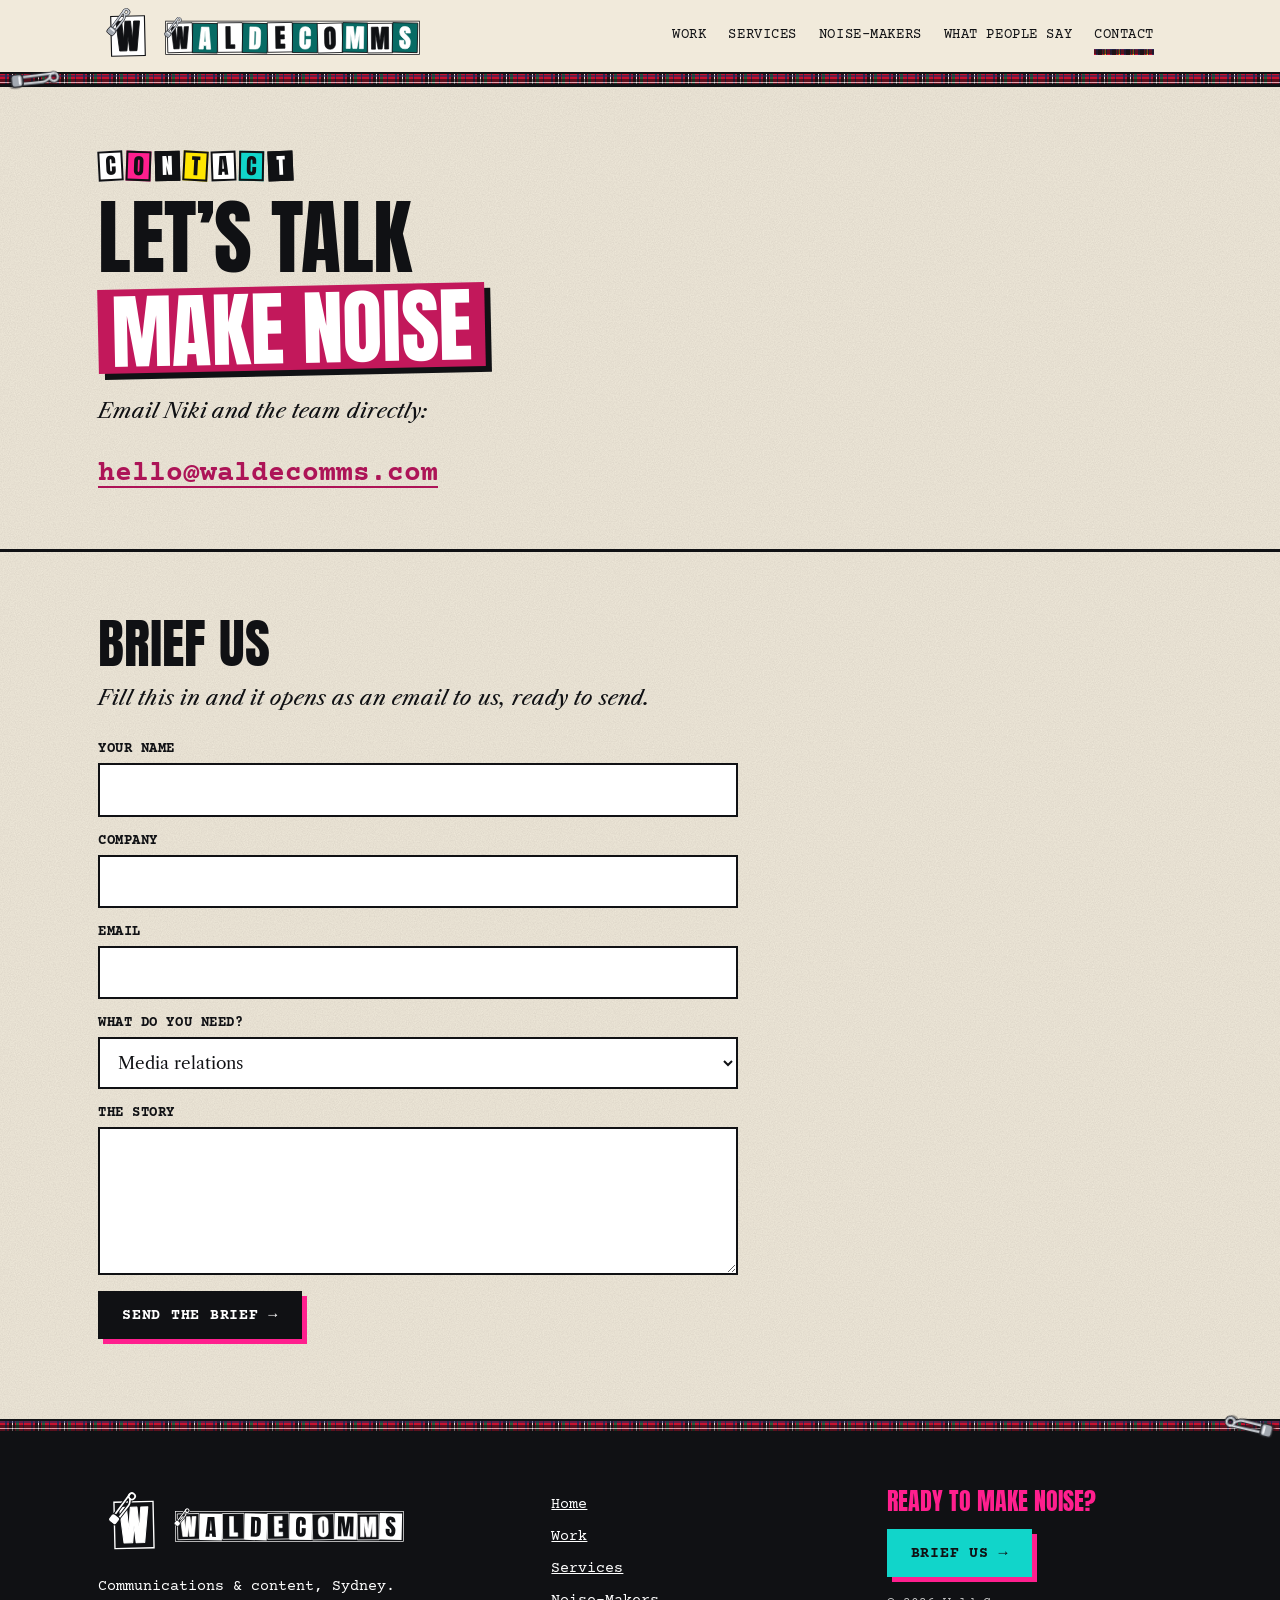
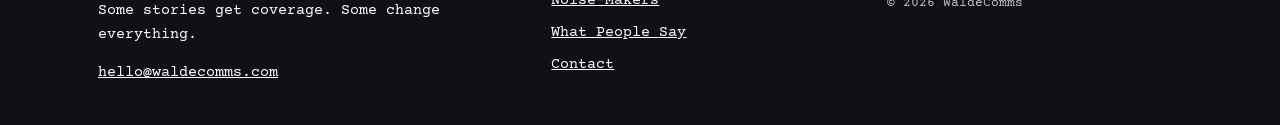
==== contact/index.html @ 23a78856 "Pinned W as main logo: header lockup, footer, menu" ====
<!doctype html><html lang="en-AU"><head><meta charset="utf-8"><meta name="robots" content="noindex"><meta http-equiv="Cache-Control" content="no-cache, no-store, must-revalidate"><meta http-equiv="Pragma" content="no-cache"><meta http-equiv="Expires" content="0"><meta name="wc-ver" content="f0bf7336ae"><script>(function(){try{var v=document.querySelector('meta[name=wc-ver]').content,k='wcv-'+location.pathname;fetch(location.pathname+'?nc='+Date.now(),{cache:'no-store'}).then(function(r){return r.text()}).then(function(t){var m=t.match(/name="wc-ver" content="([0-9a-f]+)"/);if(m&&m[1]!==v&&sessionStorage.getItem(k)!==m[1]){sessionStorage.setItem(k,m[1]);var q=new URLSearchParams(location.search);q.set('v',m[1]);location.replace(location.pathname+'?'+q+location.hash)}})}catch(e){}})()</script><script>(function(u){if(/iP(hone|ad|od)/.test(u)||(/Safari[/]/.test(u)&&!/Chrome|Chromium|CriOS|FxiOS|Edg|Android/.test(u)))document.documentElement.classList.add("no-alpha")})(navigator.userAgent)</script><meta name="viewport" content="width=device-width,initial-scale=1">
<title>Contact | WaldeComms</title><meta name="description" content="Ready to make noise? Brief WaldeComms."><meta name="theme-color" content="#101114">
<link rel="icon" type="image/svg+xml" href="../img/favicon.svg?v=999e07d8"><link rel="icon" type="image/png" sizes="32x32" href="../img/favicon-32.png?v=999e07d8"><link rel="icon" type="image/png" sizes="64x64" href="../img/favicon-64.png?v=999e07d8"><link rel="apple-touch-icon" href="../img/apple-touch-icon.png?v=999e07d8">
<link rel="preload" href="../fonts/anton.woff2" as="font" type="font/woff2" crossorigin><link rel="preload" href="../fonts/courier-prime-bold.woff2" as="font" type="font/woff2" crossorigin>
<link rel="stylesheet" href="../css/site.css?v=f0bf7336ae">
<script>document.documentElement.classList.add('js')</script></head><body>
<a class="skiplink" href="#main">Skip to content</a>
<header class="hdr"><div class="wrap hdr__in"><a class="logo" href="../?intro=1&amp;v=f0bf7336ae" aria-label="WaldeComms home (replays the intro)"><img class="logo__w" src="../img/waldecomms-W-pinned-color.svg?v=999e07d8" alt="" width="56" height="56"><img class="logo__t" src="../img/waldecomms-logo.svg?v=999e07d8" alt="WaldeComms" width="257" height="40"></a>
<nav class="nav" aria-label="Main"><a href="../work/?v=f0bf7336ae">Work</a><a href="../services/?v=f0bf7336ae">Services</a><a href="../noise-makers/?v=f0bf7336ae">Noise-Makers</a><a href="../what-people-say/?v=f0bf7336ae">What People Say</a><a href="../contact/?v=f0bf7336ae" aria-current=page>Contact</a></nav><div class="hdr-cta">
<a class="mnav-open" href="#mmenu" role="button" aria-expanded="false" aria-controls="mmenu" aria-label="Menu"><span class="burger" aria-hidden="true"><i></i><i></i><i></i></span><span class="mnav-l">Menu</span></a></div></div><div class="tartan" aria-hidden="true"><span class="pin" aria-hidden="true" style="left:26px;--rot:84deg"></span></div></header>
<div class="mmenu" id="mmenu" role="dialog" aria-modal="true" aria-label="Site menu"><div class="mmenu__top"><img src="../img/waldecomms-W-pinned-color.svg?v=999e07d8" alt="" width="44" height="44" style="height:44px;width:44px"><a class="mmenu__close" href="#" role="button" aria-label="Close menu">Close ✕</a></div><nav aria-label="Mobile"><a href="../?v=f0bf7336ae">Home</a><a href="../work/?v=f0bf7336ae">Work</a><a href="../services/?v=f0bf7336ae">Services</a><a href="../noise-makers/?v=f0bf7336ae">Noise-Makers</a><a href="../what-people-say/?v=f0bf7336ae">What People Say</a><a href="../contact/?v=f0bf7336ae" aria-current="page">Contact</a></nav><a class="btn btn--teal mmenu__cta" href="../contact/?v=f0bf7336ae">Make noise →</a></div>
<main id="main"><section class="hero hero--plain"><div class="wrap hero__in"><div class="hero__t"><p class="kick"><span class="ransom"><span class="sr">CONTACT</span><span class="ransom__v" aria-hidden="true"><span class="rw"><span class="rt rt--0" style="--r:-3deg">C</span><span class="rt rt--1" style="--r:2deg">O</span><span class="rt rt--2" style="--r:-1.5deg">N</span><span class="rt rt--3" style="--r:3deg">T</span><span class="rt rt--0" style="--r:-2deg">A</span><span class="rt rt--4" style="--r:1deg">C</span><span class="rt rt--2" style="--r:-2.5deg">T</span></span></span></span></p><h1 class="h1"><span class="h1__a">Let’s talk</span> <span class="h1__b">Make noise</span></h1><p class="sub">Email Niki and the team directly:</p><p style="margin-top:14px"><a class="big-link" href="mailto:hello@waldecomms.com?subject=Ready%20to%20make%20noise">hello@waldecomms.com</a></p></div></div></section>
<!-- PLACEHOLDER CONTACT: deck has no email/phone. Confirm before launch; add tel: link via PHONE in content.py -->
<section class="sec" data-fit-exempt="all" data-fit-reason="contact form"><div class="wrap"><h2>Brief us</h2><p class="lead" style="margin:12px 0 28px">Fill this in and it opens as an email to us, ready to send.</p>
<form class="form" data-mailto="hello@waldecomms.com" name="brief"><label>Your name<input name="name" required autocomplete="name"></label><label>Company<input name="company" autocomplete="organization"></label><label>Email<input name="email" type="email" required autocomplete="email"></label>
<label>What do you need?<select name="need"><option>Media relations</option><option>Content</option><option>Social</option><option>AI strategy</option><option>Events</option><option>Not sure yet</option></select></label><label>The story<textarea name="story" rows="5" required></textarea></label><button class="btn" type="submit">Send the brief →</button><p class="msg" aria-live="polite"></p></form></div></section></main>
<div class="tt" aria-hidden="true"><span class="pin pin--d" aria-hidden="true" style="right:22px;--rot:-76deg"></span></div><footer class="ftr"><div class="wrap ftr__in"><div><div class="ftr__brand"><img class="ftr__w" src="../img/waldecomms-W-pinned-white.svg?v=999e07d8" alt="" width="72" height="72"><img src="../img/waldecomms-strip-white.svg?v=999e07d8" alt="WaldeComms" width="231" height="36"></div><p>Communications &amp; content, Sydney.<br>Some stories get coverage. Some change everything.</p><p><a class="" href="mailto:hello@waldecomms.com?subject=Ready%20to%20make%20noise">hello@waldecomms.com</a></p></div>
<nav aria-label="Footer"><a href="../?v=f0bf7336ae">Home</a><a href="../work/?v=f0bf7336ae">Work</a><a href="../services/?v=f0bf7336ae">Services</a><a href="../noise-makers/?v=f0bf7336ae">Noise-Makers</a><a href="../what-people-say/?v=f0bf7336ae">What People Say</a><a href="../contact/?v=f0bf7336ae">Contact</a></nav>
<div><p class="ftr__h">Ready to make noise?</p><a class="btn btn--teal" href="../contact/?v=f0bf7336ae">Brief us →</a><p><small>© 2026 WaldeComms</small></p></div></div></footer>
<div class="lb" role="dialog" aria-modal="true" aria-label="Viewer"><button class="btn btn--teal btn--sm" type="button">Close ✕</button></div>
<script src="../js/site.js?v=f0bf7336ae" defer></script></body></html>
---- css/site.css ----
/* WaldeComms: Westwood Zine. ALL colours, type and sizes live in :root below. Built by build.py (content in content.py). */
@font-face{font-family:Anton;src:url(../fonts/anton.woff2) format("woff2");font-display:swap}
@font-face{font-family:Caslon;src:url(../fonts/caslon.woff2) format("woff2");font-display:swap}
@font-face{font-family:Caslon;font-style:italic;src:url(../fonts/caslon-italic.woff2) format("woff2");font-display:swap}
@font-face{font-family:Caslon;font-weight:700;src:url(../fonts/caslon-bold.woff2) format("woff2");font-display:swap}
@font-face{font-family:"Courier Prime";src:url(../fonts/courier-prime.woff2) format("woff2");font-display:swap}
@font-face{font-family:"Courier Prime";font-weight:700;src:url(../fonts/courier-prime-bold.woff2) format("woff2");font-display:swap}
:root{
 /* colour: paper, ink, deep teal (white 6.4:1), bright teal (ink 10.2:1), muted ink (6:1 on paper); pink 5.3:1 / yellow 14.9:1 / lime 15.6:1 with ink; deep pink 5.9:1 with white */
 --paper:#F1EADB;--paper2:#E8DFCB;--white:#fff;--ink:#101114;--deep:#086B65;--teal:#11D5CA;--mute:#5C574E;
 /* Niki's loud accents (19 Nov): ink text on --pink/--yellow/--lime; white text only on --pinkd/--deep/--ink */
 --pink:#FF1F8E;--pinkd:#C2185B;--pinkt:#AD1457;--yellow:#FFE600;--lime:#B6FF00;
 --i:var(--ink);--c:var(--paper);--t:var(--teal);
 /* type */
 --d:Anton,Impact,"Arial Narrow",sans-serif;--s:Caslon,Georgia,serif;--m:"Courier Prime",ui-monospace,monospace;
 /* one size per role, every page */
 --h1:clamp(46px,6.6vw,82px);--h2:clamp(34px,4.4vw,54px);--h3:28px;--lead:21px;--kick:13px;--body:17px;
 --w:1140px;--gut:28px;--sec:64px;--fig:500px;--hero:560px;--cta-fig:360px;--hdr:83px}
*,*::before,*::after{box-sizing:border-box}
*{margin:0}
html{background:var(--paper);-webkit-text-size-adjust:100%;scroll-padding-top:calc(var(--hdr) + 12px)}
body{font:var(--body)/1.6 var(--s);color:var(--ink);background:var(--paper) url("data:image/svg+xml,%3Csvg xmlns='http://www.w3.org/2000/svg' width='220' height='220'%3E%3Cfilter id='n'%3E%3CfeTurbulence type='fractalNoise' baseFrequency='.85' numOctaves='3' stitchTiles='stitch'/%3E%3CfeColorMatrix values='0 0 0 0 0 0 0 0 0 0 0 0 0 0 0 0 0 0 .09 0'/%3E%3C/filter%3E%3Crect width='100%25' height='100%25' filter='url(%23n)'/%3E%3C/svg%3E");overflow-x:hidden;overflow-wrap:break-word}
img{max-width:100%;height:auto;display:block}
a{color:inherit}
button{font:inherit;color:inherit}
.sr{position:absolute!important;width:1px;height:1px;overflow:hidden;clip:rect(0 0 0 0);white-space:nowrap}
.skiplink{position:absolute;left:-999px;top:0;background:var(--ink);color:#fff;padding:.6em 1em;z-index:400}.skiplink:focus{left:8px;top:8px}
.wrap{max-width:var(--w);margin:0 auto;padding:0 var(--gut)}
:focus-visible{outline:3px solid var(--pinkd);outline-offset:3px}
.ftr :focus-visible,.cta :focus-visible,.band :focus-visible,.mmenu :focus-visible{outline-color:var(--yellow)}
/* tartan: teal + ink + deep, one thin pink overcheck */
.tartan{background:repeating-linear-gradient(90deg,transparent 0 20px,var(--yellow) 20px 23px,transparent 23px 48px),repeating-linear-gradient(0deg,transparent 0 20px,var(--pink) 20px 24px,transparent 24px 48px),repeating-linear-gradient(90deg,rgba(16,17,20,.55) 0 12px,transparent 12px 48px),repeating-linear-gradient(0deg,rgba(16,17,20,.55) 0 12px,transparent 12px 48px),repeating-linear-gradient(90deg,transparent 0 30px,rgba(8,107,101,.7) 30px 42px,transparent 42px 48px),var(--teal)}
/* header */
.hdr{position:sticky;top:0;z-index:60;background:var(--paper);border-bottom:3px solid var(--ink)}
.hdr__in{display:flex;align-items:center;gap:28px;height:72px}
.hdr .tartan{height:8px}
.logo{display:flex;align-items:center;gap:6px;flex:none}
.logo img.logo__t{width:257px;height:40px}
.logo img.logo__w{width:60px;height:60px;margin:-6px 0}
.ftr__brand{display:flex;align-items:center;gap:4px}
.ftr__w{width:72px;height:72px;flex:none}
.nav{display:flex;gap:22px;margin-left:auto;font:400 14px/1 var(--m);text-transform:uppercase;letter-spacing:.04em}
.nav a{text-decoration:none;padding:10px 0;border-bottom:3px solid transparent}
.nav a[aria-current]{border-color:var(--pink)}
.nav a:hover{border-color:var(--ink);background:linear-gradient(transparent 55%,var(--yellow) 55% 92%,transparent 92%)}
.hdr-cta{display:flex;align-items:center;gap:10px}
.mnav-open{display:none}
/* buttons: one family. Ink with a teal offset (on light), paper with ink offset (on deep teal), bright teal with ink text (on ink) */
.btn{display:inline-flex;align-items:center;justify-content:center;gap:.4em;min-height:48px;padding:0 22px;background:var(--ink);color:#fff;font:700 15px/1 var(--m);text-transform:uppercase;letter-spacing:.05em;text-decoration:none;border:2px solid var(--ink);box-shadow:5px 5px 0 var(--pink);cursor:pointer;transition:transform .15s,box-shadow .15s;text-align:center}
.btn:hover{transform:translate(-2px,-2px);box-shadow:7px 7px 0 var(--yellow)}
.btn--ghost:hover{background:var(--lime)}
.btn--sm{min-height:44px;padding:0 16px;font-size:13px}
.btn--ghost{background:transparent;color:var(--ink)}
.btn--paper{background:var(--paper);color:var(--ink);box-shadow:5px 5px 0 var(--ink)}
.btn--paper:hover{background:var(--yellow);box-shadow:7px 7px 0 var(--ink)}
.btn--teal{background:var(--teal);color:var(--ink);border-color:var(--teal);box-shadow:5px 5px 0 var(--pink)}
.btn--teal:hover{background:var(--yellow);border-color:var(--yellow);box-shadow:7px 7px 0 var(--pink)}
/* links: deep pink text 4.9:1 on paper; highlighter on hover */
.lnk:hover{background:var(--yellow);color:var(--ink)}
.lnk{font:700 15px/1.3 var(--m);text-transform:uppercase;letter-spacing:.04em;color:var(--pinkt);text-decoration:underline;text-decoration-thickness:2px;text-underline-offset:5px;display:inline-flex;align-items:center;min-height:44px}
/* ransom tiles (labels + CTA heading only) */
.ransom{display:inline-flex;vertical-align:middle}
.ransom__v{display:inline-flex;flex-wrap:wrap;gap:6px .35em}
.rw{display:inline-flex;gap:3px;white-space:nowrap}
.rt{display:inline-grid;place-items:center;min-width:1.15em;height:1.35em;padding:0 .12em;font:400 1em/1 var(--d);border:2px solid var(--ink);transform:rotate(var(--r,0deg))}
.rt--0{background:#fff;color:var(--ink)}.rt--1{background:var(--pink);color:var(--ink)}.rt--2{background:var(--ink);color:#fff}.rt--3{background:var(--yellow);color:var(--ink)}.rt--4{background:var(--teal);color:var(--ink)}.rt--5{background:var(--lime);color:var(--ink)}
.kick{display:flex;align-items:center;flex-wrap:wrap;gap:12px;font:700 var(--kick)/1.2 var(--m);text-transform:uppercase;letter-spacing:.12em;margin-bottom:18px}
.kick .ransom{font-size:22px;letter-spacing:0}
.kick--ink{color:var(--pinkt)}
/* highlighter swipe behind key words */
.hl{background:linear-gradient(100deg,transparent 1%,var(--yellow) 2% 98%,transparent 99%) 0 75%/100% 78% no-repeat;padding:0 .12em;-webkit-box-decoration-break:clone;box-decoration-break:clone}
.hl--p{background-image:linear-gradient(100deg,transparent 2%,var(--pink) 3% 97%,transparent 98%)}
.hl--l{background-image:linear-gradient(100deg,transparent 2%,var(--lime) 3% 97%,transparent 98%)}
/* hero: one component on every page; figure same size everywhere */
.hero{border-bottom:3px solid var(--ink);position:relative;overflow-x:clip;overflow-y:visible}
.hero__in{display:grid;grid-template-columns:minmax(0,1fr) auto;gap:40px;align-items:end;min-height:var(--hero)}
.hero__t{align-self:center;padding:48px 0}
.hero--plain .hero__in{min-height:0;grid-template-columns:minmax(0,1fr)}
.hero--plain .hero__t{padding:64px 0 56px}
.h1{font:400 var(--h1)/.95 var(--d);text-transform:uppercase;letter-spacing:-.005em}
.h1 span{display:block}
.h1 .h1__b{display:table;background:var(--pinkd);color:#fff;padding:.05em .16em .02em;margin-top:.12em;transform:rotate(-1.2deg);box-shadow:6px 6px 0 var(--ink)}
.sub,.lead{font:italic var(--lead)/1.45 var(--s)}
.sub{margin:26px 0 30px;max-width:36ch}
.hero .sub:last-child{margin-bottom:0}
.ctas{display:flex;align-items:center;gap:26px;flex-wrap:wrap}
.pinnote{display:inline-block;margin-top:32px;background:var(--yellow);border:2px solid var(--ink);padding:12px 14px 10px;font:700 12px/1.35 var(--m);text-transform:uppercase;transform:rotate(-1.5deg)}
.pin-ico{display:block;width:44px;height:14px;margin:-22px 0 6px -4px;background:url("data:image/svg+xml,%3Csvg xmlns='http://www.w3.org/2000/svg' viewBox='0 0 60 18'%3E%3Cpath d='M8 9h44a6 6 0 1 1 0 .1' fill='none' stroke='%23101114' stroke-width='3'/%3E%3Cpath d='M4 4h10v10H4z' fill='%23101114'/%3E%3C/svg%3E") no-repeat;transform:rotate(-8deg)}
.hero__me{position:relative;margin:0;height:var(--fig);width:calc(var(--fig)*2/3);justify-self:center;margin-right:20px}
.hero__me img{position:relative;z-index:2;height:100%;width:100%;object-fit:contain;object-position:bottom}
.halo{position:absolute;z-index:0;left:4%;right:4%;top:10%;aspect-ratio:1;border-radius:50%;background:radial-gradient(circle,var(--pink) 0 40%,transparent 41%) 0 0/12px 12px;opacity:.5}
.patch{position:absolute;z-index:1;left:-12%;bottom:22%;width:30%;height:20%;transform:rotate(-7deg);clip-path:polygon(0 4%,12% 0,30% 5%,52% 0,76% 4%,100% 0,97% 30%,100% 58%,96% 100%,70% 96%,44% 100%,20% 95%,0 100%,3% 60%)}
/* stats band */
.band{background:var(--ink);color:#fff}
.band__in{display:flex;flex-wrap:wrap;gap:12px 56px;padding-top:20px;padding-bottom:20px}
.band p{display:flex;align-items:baseline;gap:14px}
.band b{font:400 44px/1 var(--d);color:var(--yellow)}
.band p:nth-child(2) b{color:var(--pink)}
.band span{font:700 14px/1.3 var(--m);text-transform:uppercase;letter-spacing:.05em}
/* sections */
.sec{padding:var(--sec) 0}
.sec+.sec{border-top:2px dashed rgba(16,17,20,.35)}
.sec--alt{background:var(--paper2)}
.sec--lime{background:var(--lime)}.sec--lime .kick--ink{color:var(--ink)}
section h2,.h2{font:400 var(--h2)/1.02 var(--d);text-transform:uppercase}
section h3{font:400 var(--h3)/1.05 var(--d);text-transform:uppercase}
.sec__hd{display:flex;justify-content:space-between;align-items:end;gap:20px;margin-bottom:40px;flex-wrap:wrap}
.sec__hd h2{max-width:100%}
.note{font:14px/1.5 var(--m);color:var(--mute);margin-top:12px}
.tape{position:absolute;z-index:3;top:-16px;left:50%;width:118px;height:32px;translate:-50% 0;rotate:-3deg;background:url(../img/tartan-punk-d.svg?v=64692356) 0 0/24px 24px repeat;border:2px solid var(--ink);box-shadow:2px 3px 0 rgba(16,17,20,.35);pointer-events:none}
.tape--l{left:14%}
.tape--p{background-image:url(../img/tartan-punk-b.svg?v=7922f987)}.tape--y{background-image:url(../img/tartan-punk-a.svg?v=42cfdc27)}.tape--g{background-image:url(../img/tartan-punk-c.svg?v=ad121a4f)}
/* safety pin through every tape strip (decorative; the strip itself is aria-hidden in the markup) */
.tape::after{content:"";position:absolute;z-index:2;top:50%;left:var(--pinx,24%);width:19px;height:52px;margin:-26px 0 0 -9px;background:url(../img/pin.svg?v=fea9e51a) center/contain no-repeat;rotate:var(--pinr,76deg);filter:drop-shadow(1px 2px 0 rgba(16,17,20,.4))}
.card:nth-child(even) .tape::after,.qclip:nth-child(even) .tape::after{--pinx:76%;--pinr:-72deg}
/* now showing (NeonDynamo) */
/* statement + news columns (static: never animates, never half-faded) */
.headline{font:italic 400 clamp(40px,6vw,76px)/1.04 var(--s);letter-spacing:-.02em;border-top:6px double var(--ink);border-bottom:2px solid var(--ink);padding:22px 0 26px}
.reel{display:grid;grid-template-columns:minmax(0,.8fr) minmax(0,1.2fr);gap:56px;align-items:center}
.reel p{margin-top:16px}
.reel__f{position:relative;display:block;width:100%;background:#fff;padding:12px 12px 44px;border:2px solid var(--ink);box-shadow:8px 8px 0 var(--ink);transform:rotate(1deg);cursor:pointer;text-align:left}
.reel__f img{width:100%;aspect-ratio:16/9;object-fit:cover}
.reel__f:hover{transform:rotate(0)}
.reel__cap{position:absolute;bottom:10px;left:14px;background:var(--lime);padding:2px 8px;font:700 13px var(--m);text-transform:uppercase}
.reel__play{position:absolute;left:50%;top:45%;translate:-50% -50%;width:80px;height:80px;display:grid;place-items:center;border-radius:50%;background:var(--pink);color:var(--ink);border:3px solid var(--ink);font-size:28px;padding-left:5px}
.sec--yellow{background:var(--yellow)}
.sec--yellow .kick--ink{color:var(--ink)}
.headline em{font-style:italic}
.cols{display:grid;grid-template-columns:repeat(4,minmax(0,1fr));margin-top:30px}
.cols>div{padding:6px 22px 8px;border-left:2px solid var(--ink)}
.cols>div:first-child{border-left:0;padding-left:0}
.cols b{display:block;font:400 42px/1.05 var(--d)}
.cols span{display:block;font:15px/1.45 var(--m);color:var(--mute);margin-top:6px}
.sec--yellow .cols span{color:var(--ink)}
.cols--3{grid-template-columns:repeat(3,minmax(0,1fr));margin-top:0}
/* clipping cards */
.grid{display:grid;grid-template-columns:repeat(3,minmax(0,1fr));gap:38px 30px}
.card{position:relative;display:flex;flex-direction:column;background:#fff;border:2px solid var(--ink);padding:10px 10px 16px;text-decoration:none;transform:rotate(var(--r,0deg));box-shadow:4px 5px 0 var(--ink);transition:transform .2s,box-shadow .2s}
.card:hover{transform:rotate(0) translateY(-4px);box-shadow:8px 10px 0 var(--pink)}
.card img{aspect-ratio:16/7;width:100%;object-fit:cover;object-position:top;border:1px solid var(--ink)}
.card__tag{align-self:flex-start;font:700 12px/1 var(--m);text-transform:uppercase;letter-spacing:.08em;color:var(--ink);background:var(--lime);padding:4px 7px;margin:14px 6px 8px}
.card:nth-child(3n+2) .card__tag{background:var(--yellow)}.card:nth-child(3n) .card__tag{background:var(--pink)}
.card__t{font:400 26px/1.05 var(--d);text-transform:uppercase;margin:0 6px}
.card__s{font:15px/1.4 var(--s);margin:8px 6px 12px}
.card__s b{font:400 19px var(--d);color:var(--pinkt)}
.card__go{margin:auto 6px 0;font:700 13px var(--m);text-transform:uppercase;text-decoration:underline;text-underline-offset:4px}
/* quotes */
.volume__box{max-width:880px;margin:0 auto;padding:44px 48px;background:#fff;border:12px solid transparent;border-image:repeating-linear-gradient(45deg,var(--pink) 0 8px,var(--ink) 8px 12px,var(--yellow) 12px 20px,var(--ink) 20px 24px) 12}
.volume__stage{display:grid;cursor:pointer;touch-action:pan-y}
.volume__quote{grid-area:1/1;margin:0}
.volume__quote[hidden]{display:block;visibility:hidden;pointer-events:none}
.volume__quote blockquote{font:italic clamp(20px,2.2vw,27px)/1.42 var(--s)}
.volume__quote figcaption{margin-top:22px;font:700 16px/1.4 var(--m);text-transform:uppercase}
.volume__quote figcaption span{display:block;font-weight:400;font-size:14px}
.volume__quote.slap{animation:fadein .4s both}
@keyframes fadein{from{opacity:0;transform:translateY(8px)}to{opacity:1;transform:none}}
.volume__controls{display:flex;flex-wrap:wrap;gap:16px;align-items:center;margin-top:28px}
.volume__count{font:700 14px var(--m)}
.volume__meter{height:6px;margin-top:20px;background:var(--paper2);overflow:hidden}
.volume__fill{height:100%;background:var(--pink);transform:scaleX(0);transform-origin:left}
.quote-sm{margin-top:30px;padding:26px 28px;background:#fff;border:12px solid transparent;border-image:repeating-linear-gradient(45deg,var(--pink) 0 8px,var(--ink) 8px 12px,var(--yellow) 12px 20px,var(--ink) 20px 24px) 12}
.quote-sm blockquote{font:italic 20px/1.45 var(--s)}
.quote-sm figcaption{margin-top:16px;font:700 14px/1.4 var(--m);text-transform:uppercase}
/* CTA band (Rally) */
.cta{position:relative;background:var(--pinkd);color:#fff;overflow:hidden}
.torn{height:22px;margin-top:-1px;background:var(--paper);clip-path:polygon(0 0,100% 0,100% 40%,96% 80%,92% 45%,87% 90%,82% 50%,76% 85%,71% 40%,65% 95%,60% 55%,54% 80%,49% 35%,43% 90%,38% 50%,32% 85%,27% 45%,21% 95%,16% 50%,10% 85%,5% 40%,0 75%)}
.cta__in{display:grid;grid-template-columns:minmax(0,1fr) auto;gap:40px;align-items:end;padding-top:44px}
.cta__in>div{padding-bottom:56px}
.cta h2{display:flex;flex-wrap:wrap;gap:10px 14px;align-items:center}
.cta h2 .ransom{font-size:.86em}
.cta .lead{margin:18px 0 28px}
.ticks{list-style:none;padding:0;display:flex;flex-wrap:wrap;gap:10px 26px;margin:22px 0 30px;font:700 14px/1.3 var(--m);text-transform:uppercase}
.ticks li::before{content:"✕";color:var(--yellow);margin-right:8px}
.cta__me{height:var(--cta-fig);width:auto;margin:0 20px 24px 0}
/* footer */
.ftr{background:var(--ink);color:#fff;padding:56px 0 40px;font:15px/1.6 var(--m)}
.ftr__in{display:grid;grid-template-columns:1.4fr 1fr 1fr;gap:40px}
.ftr p{margin-top:14px}
.ftr nav{display:flex;flex-direction:column}
.ftr nav a{display:inline-flex;align-items:center;min-height:32px}
.ftr nav a:hover,.ftr p a:hover{background:var(--yellow);color:var(--ink)}
.ftr__h{color:var(--pink);font:400 24px/1 var(--d);text-transform:uppercase;margin:0 0 16px!important}
.ftr small{opacity:.75}
/* mobile menu */
.mmenu{position:fixed;inset:0;z-index:300;background:var(--ink);color:#fff;display:none;flex-direction:column;padding:16px max(20px,env(safe-area-inset-right)) max(24px,env(safe-area-inset-bottom)) max(20px,env(safe-area-inset-left));overflow-y:auto;overscroll-behavior:contain}
.mmenu:target,.mmenu.is-open{display:flex}
.mmenu__top{display:flex;justify-content:space-between;align-items:center;min-height:56px;margin-bottom:24px}
.mmenu__top img{height:30px;width:auto}
.mmenu__close{display:inline-flex;align-items:center;min-height:48px;padding:0 16px;background:var(--teal);color:var(--ink);font:700 15px var(--m);text-transform:uppercase;text-decoration:none}
.mmenu nav{display:flex;flex-direction:column}
.mmenu nav a{display:flex;align-items:center;min-height:56px;font:400 30px/1.1 var(--d);text-transform:uppercase;color:#fff;text-decoration:none;border-bottom:2px solid #2a2c31}
.mmenu nav a[aria-current]{color:var(--pink)}
.mmenu__cta{margin-top:28px;align-self:flex-start}
html.menu-open,html.menu-open body{overflow:hidden}
html.menu-open body{position:fixed;left:0;right:0;width:100%}
/* lightbox (deck pages + video) */
.lb{position:fixed;inset:0;background:rgba(16,17,20,.94);display:none;place-items:center;z-index:320;padding:4vw}
.lb iframe{width:min(92vw,calc(80vh*16/9));aspect-ratio:16/9;height:auto;border:4px solid #fff;background:#000}
.lb.open{display:grid}
.lb img{max-height:86vh;width:auto;border:4px solid #fff}
.lb>button{position:absolute;top:16px;right:16px}
/* page heroes extras */
.mast{background:var(--ink);color:#fff}
.mast__in{display:flex;justify-content:space-between;flex-wrap:wrap;gap:8px 24px;padding-top:16px;padding-bottom:16px;font:400 20px/1 var(--d);text-transform:uppercase;letter-spacing:.04em}
.mast span{white-space:nowrap}
.mast span:nth-child(3n+1){color:var(--pink)}.mast span:nth-child(3n+2){color:var(--yellow)}.mast span:nth-child(3n){color:var(--lime)}
/* work (calm spacing) */
.camp{display:grid;grid-template-columns:repeat(2,minmax(0,1fr));gap:64px;align-items:center;padding:72px 0;border-top:1px solid rgba(16,17,20,.4)}
.camp:first-child{border-top:0;padding-top:0}
.camp:last-child{padding-bottom:0}
.camp--flip .camp__t{order:2}
.camp__n{display:inline-block;font:700 13px var(--m);color:var(--ink);background:var(--yellow);padding:3px 8px;letter-spacing:.12em}
.camp h2{margin:6px 0 10px}
.camp__d{font:700 15px/1.4 var(--m);text-transform:uppercase}
.camp__l{margin-top:14px}
.camp__b{margin:18px 0 18px;padding-left:20px}.camp__b li{margin:6px 0}
.camp__b b,.camp__l b{color:var(--ink);background:linear-gradient(transparent 55%,var(--yellow) 55% 95%,transparent 95%)}
.camp__q{font:italic 19px/1.45 var(--s);border-left:5px solid var(--pink);padding-left:16px;margin:16px 0}
.stamps{list-style:none;padding:0;display:flex;gap:18px;flex-wrap:wrap;margin:24px 0}
.stamp{width:132px;height:132px;border-radius:50%;border:4px double var(--ink);color:var(--ink);display:grid;place-content:center;text-align:center;padding:10px;background:var(--pink);transform:rotate(var(--r,0deg));box-shadow:3px 3px 0 var(--ink)}
.stamp:nth-child(3n+2){background:var(--yellow)}.stamp:nth-child(3n){background:var(--lime)}
.stamp b{font:400 30px/1 var(--d)}
.stamp span{font:700 11px/1.2 var(--m);text-transform:uppercase;margin-top:4px}
/* Work images: red Westwood tartan frame, one silver safety pin holds it on (pin is decorative, aria-hidden) */
.camp__m{position:relative;padding:16px;background:var(--tt) 0 0/26px 26px repeat;border:2px solid var(--ink);box-shadow:8px 8px 0 var(--ink)}
.camp__i{background:#fff;border:3px solid var(--ink);overflow:hidden;line-height:0}
.camp__i img{width:100%;height:auto}
.camp__m .pin{margin:0;top:-18px;right:26px;--rot:62deg}
.camp__m--p1 .pin{top:auto;bottom:-18px;right:auto;left:26px;--rot:-58deg}
.camp__m--crop .camp__i img{aspect-ratio:16/6.8;object-fit:cover;object-position:top}
.camp__m--tall{max-width:380px;justify-self:center;width:100%}
.cov{margin-top:18px}.cov__h{font:700 13px var(--m);letter-spacing:.12em;text-transform:uppercase;background:var(--pink);color:var(--ink);display:inline-block;padding:3px 8px;margin-bottom:6px}
.cov__l{list-style:none;margin:0;padding:0}.cov__l li{border-top:1px dashed rgba(16,17,20,.4)}.cov__l .lnk{text-transform:none;letter-spacing:0;font:700 14px/1.35 var(--m);padding:8px 0;display:block;min-height:44px}.cov__l .lnk b{text-transform:uppercase;letter-spacing:.04em;margin-right:.3em}
/* services */
.svc-grid{display:grid;grid-template-columns:repeat(3,minmax(0,1fr));gap:30px}
.svc-card{position:relative;background:#fff;border:2px solid var(--ink);padding:28px 26px 30px;box-shadow:4px 5px 0 var(--ink)}
.svc-card:nth-child(3n+2){transform:rotate(.6deg)}.svc-card:nth-child(3n){transform:rotate(-.5deg)}
.svc-card h3{margin-bottom:12px}
.svc-card__n{display:inline-block;font:700 13px var(--m);color:var(--ink);background:var(--pink);padding:3px 8px;letter-spacing:.12em;margin-bottom:12px}
.svc-card:nth-child(3n+2) .svc-card__n{background:var(--yellow)}.svc-card:nth-child(3n) .svc-card__n{background:var(--lime)}
.svc-card:hover{box-shadow:8px 9px 0 var(--pink)}
/* team */
.team{display:grid;grid-template-columns:repeat(4,minmax(0,1fr));gap:28px}
.tm{position:relative;background:#fff;border:2px solid var(--ink);padding:12px 12px 20px;transform:rotate(var(--r,0deg));box-shadow:4px 5px 0 var(--ink)}
.tm .pin-ico{position:absolute;top:2px;right:14px;margin:0}
.tm img{width:100%;aspect-ratio:1;object-fit:cover;filter:grayscale(1);border:1px solid var(--ink)}
.tm h3{margin-top:14px}
.tm__t{font:700 12px/1.35 var(--m);color:var(--pinkt);text-transform:uppercase;letter-spacing:.06em;margin:6px 0 10px}
.tm__bio{font-size:15px;line-height:1.5}
/* case study */
.split{display:grid;grid-template-columns:repeat(2,minmax(0,1fr));gap:56px}
.wall__deck{display:block;position:relative;width:100%;background:#fff;padding:10px;border:2px solid var(--ink);box-shadow:8px 8px 0 var(--ink);cursor:zoom-in;margin-bottom:34px}
.wall__deck img{width:100%}
.wall__deck--crop{overflow:hidden}.wall__deck--crop img{aspect-ratio:16/6.8;object-fit:cover;object-position:top}
.clips{display:grid;grid-template-columns:repeat(3,minmax(0,1fr));gap:30px}
.clip{background:#fff;border:2px solid var(--ink);padding:10px 10px 14px;transform:rotate(var(--r,0deg));box-shadow:4px 5px 0 var(--ink);display:flex;flex-direction:column}
.clip img,.clip__ph{aspect-ratio:16/9;object-fit:cover;width:100%}
.clip__ph{display:flex;align-items:flex-end;padding:14px;background:var(--ink);color:var(--yellow);font:400 24px/1 var(--d);text-transform:uppercase}
.clip__o{font:700 12px var(--m);text-transform:uppercase;color:var(--pinkt);margin:12px 0 4px}
.clip__h{font:700 17px/1.3 var(--s);margin-bottom:6px}
.clip__d{font:13px var(--m);color:var(--mute)}
.clip .lnk{margin-top:auto;font-size:13px}
.nextc{display:flex;justify-content:space-between;align-items:end;gap:20px;flex-wrap:wrap}
.nextc h2 a{text-decoration:none}.nextc h2 a:hover{background:var(--lime)}
/* contact */
.big-link{font:700 clamp(18px,2.4vw,28px)/1.3 var(--m);color:var(--pinkt);text-decoration:underline;text-underline-offset:6px;overflow-wrap:anywhere}
.form{display:grid;gap:16px;max-width:640px}
.form label{display:grid;gap:6px;font:700 14px var(--m);text-transform:uppercase;letter-spacing:.04em}
.form input,.form textarea,.form select{font:17px/1.4 var(--s);padding:.75em .8em;border:2px solid var(--ink);background:#fff;border-radius:0;color:var(--ink)}
.form .btn{justify-self:start}
.msg{font:14px var(--m)}
/* mobile */
@media (max-width:959px){
 .nav{display:none}
 .mnav-open{display:inline-flex;align-items:center;gap:8px;min-height:44px;padding:0 14px;background:var(--ink);color:#fff;font:700 13px var(--m);text-transform:uppercase;text-decoration:none}
 .burger{display:grid;gap:3px}.burger i{display:block;width:16px;height:2px;background:currentColor}
 .hdr__in{height:62px;gap:12px}
 :root{--hdr:73px}
}
@media (max-width:820px){
 :root{--gut:20px;--sec:46px;--fig:360px;--hero:0px;--cta-fig:280px;--h1:clamp(44px,12.5vw,60px);--h2:clamp(32px,9vw,42px);--h3:24px;--lead:19px}
 .logo img.logo__t{width:150px;height:23.3px}.logo img.logo__w{width:52px;height:52px}
 .hero__in{grid-template-columns:minmax(0,1fr);gap:0}
 .hero__t{padding:24px 0 16px}
 .hero--plain .hero__t{padding:40px 0 40px}
 .sub{margin:20px 0 24px}
 .hero__me{margin:6px auto 0;justify-self:center}
 .pinnote{display:none}
 .band__in{flex-direction:column;gap:8px}.band b{font-size:36px;min-width:84px}
 .reel,.split{grid-template-columns:minmax(0,1fr);gap:34px}
 .cols{grid-template-columns:repeat(2,minmax(0,1fr));gap:22px 0}
 .cols>div:nth-child(3){border-left:0;padding-left:0}
 .cols b{font-size:30px}
 .cols--3{grid-template-columns:repeat(3,minmax(0,1fr))}.cols--3>div{padding:0 10px}.cols--3 b{font-size:28px}
 .grid,.clips,.svc-grid{grid-template-columns:minmax(0,1fr);gap:30px}
 .card,.clip,.svc-card,.tm{transform:none!important}
 .volume__box{padding:26px 22px}
 .cta__in{grid-template-columns:minmax(0,1fr);padding-top:36px;gap:0}.cta__in>div{padding-bottom:16px}
 .cta__me{justify-self:center;margin:0 0 0 0}
 .cta h2 .ransom{font-size:30px}
 .ftr__in{grid-template-columns:minmax(0,1fr);gap:28px}
 .mast__in{justify-content:flex-start;font-size:16px;gap:6px 16px}
 .camp{grid-template-columns:minmax(0,1fr);gap:28px;padding:48px 0}
 .camp--flip .camp__t{order:0}
 .stamp{width:112px;height:112px}.stamp b{font-size:25px}
 .team{grid-template-columns:minmax(0,1fr);gap:22px}
 .tm{display:grid;grid-template-columns:112px minmax(0,1fr);gap:0 16px;align-items:start}
 .tm img{grid-row:1/3}.tm h3{margin-top:0;align-self:end}.tm__t{align-self:start}.tm__bio{grid-column:1/-1;margin-top:12px}
 .tm .pin-ico{right:14px}
}
@media (max-width:420px){.hdr-cta .btn--sm{padding:0 10px;font-size:12px}.logo{gap:4px}.logo img.logo__t{width:100px;height:15.6px}.logo img.logo__w{width:40px;height:40px;margin:-4px 0}}
@media (min-width:960px){.mmenu,.mmenu:target,.mmenu.is-open{display:none!important}}
@media (prefers-reduced-motion:reduce){*,*::before,*::after{transition:none!important;animation:none!important}}
/* Home hero: silent Kling loop of the Instigator. The clip has a plain beige ground, so the hero panel uses the same colour (no box edge). Frames are only scaled. */
.btn{white-space:nowrap}
@media (max-width:380px){.mnav-l{display:none}.hdr-cta{gap:8px}.logo img.logo__t{width:104px;height:16.2px}.logo img.logo__w{width:40px;height:40px}}
.hero--video .hero__me{z-index:5}
.no-alpha .hero__vid{display:none}.no-alpha .hero__still{display:block}
.hero__me--vid{width:calc(var(--fig)*720/1226)}
.hero__vid,.hero__still{display:block;height:100%;width:100%;object-fit:contain;object-position:bottom}
.hero__still{display:none}
@media (prefers-reduced-motion:reduce){.hero__vid{display:none}.hero__still{display:block}}
/* Showreel (Home) */
.reelsec{background:var(--pink);border-bottom:3px solid var(--ink);padding:40px 0 48px;background-image:repeating-linear-gradient(-45deg,transparent 0 22px,rgba(16,17,20,.06) 22px 24px)}
.reelsec .kick--ink{color:var(--ink)}
.reelsec__hd{display:flex;align-items:flex-end;justify-content:space-between;gap:16px 24px;flex-wrap:wrap;max-width:min(100%,calc((100vh - 270px)*16/9 + 24px));margin:0 auto 22px}
.reelsec h2 .ransom{font-size:.8em}
.reelsec__snd{background:var(--yellow);color:var(--ink);box-shadow:5px 5px 0 var(--ink)}
.reelsec__snd:hover{background:var(--lime)}
.reelsec__snd[hidden]{display:none}
.reelsec__f{position:relative;max-width:min(100%,calc((100vh - 270px)*16/9 + 24px));margin:0 auto;background:#fff;padding:12px;border:2px solid var(--ink);box-shadow:10px 10px 0 var(--ink);rotate:-.6deg}
.reelsec__f .tape--l{left:max(10%,70px)}.reelsec__f .tape--r{left:auto;right:4%;translate:0 0;rotate:4deg}
.reelsec__v{display:block;width:100%;height:auto;aspect-ratio:16/9;background:var(--ink);object-fit:cover}
@media (max-width:820px){.reelsec{padding:30px 0 36px}.reelsec__hd{margin-bottom:18px}.reelsec__f{padding:8px;box-shadow:7px 7px 0 var(--ink)}}

/* Home: all 7 cases + explore tile, quote clippings */
.grid--4{grid-template-columns:repeat(4,minmax(0,1fr));gap:34px 24px}
.card--more{display:flex;flex-direction:column;justify-content:center;align-items:flex-start;gap:10px;padding:26px;background:var(--ink);color:#fff;text-decoration:none;border:2px solid var(--ink);box-shadow:6px 6px 0 var(--pink)}
.card--more__n{font:400 88px/1 var(--d);color:var(--yellow)}.card--more__t{font:700 15px/1.3 var(--m);text-transform:uppercase}
.card--more:hover{background:var(--pinkd)}
.qclips__g{display:grid;grid-template-columns:repeat(3,minmax(0,1fr));gap:30px}
.qclip{position:relative;margin:0;background:#fff;border:2px solid var(--ink);box-shadow:5px 6px 0 var(--ink);padding:30px 24px 22px;transform:rotate(var(--r,0deg));display:flex;flex-direction:column}
.qclip blockquote{font:italic 18px/1.45 var(--s);margin-bottom:18px}
.qclip figcaption{margin-top:auto;font:700 14px/1.4 var(--m);text-transform:uppercase;border-top:2px solid var(--ink);padding-top:12px}
.qclip figcaption span{display:block;font-weight:400;font-size:13px;color:var(--mute);text-transform:none}
.clip__img{margin:0;position:relative}.clip__img figcaption{font:11px/1.3 var(--m);color:var(--mute);margin-top:4px}
@media (max-width:1000px){.grid--4{grid-template-columns:repeat(2,minmax(0,1fr))}.qclips__g{grid-template-columns:minmax(0,1fr)}}
@media (max-width:560px){.grid--4{grid-template-columns:minmax(0,1fr)}}
/* Westwood red tartan trim (Royal Stewart-style sett, img/tartan-red.svg). Trim only: 6-14px, never behind text */
:root{--tt:url(../img/tartan-red.svg?v=0092a7d6)}
.tartan{background:var(--tt) 0 -4px/26px 26px repeat}
.hdr .tartan{height:12px;border-top:2px solid var(--ink)}
.tt{height:14px;background:var(--tt) 0 -5px/26px 26px repeat;border-top:2px solid var(--ink);border-bottom:2px solid var(--ink)}
.tt--thin{height:10px}
.nav a{position:relative}
.nav a[aria-current]{border-color:transparent}
.nav a[aria-current]::after{content:"";position:absolute;left:0;right:0;bottom:-3px;height:6px;background:var(--tt) 0 -3px/14px 14px repeat}
.clip{position:relative}
.clip::before{content:"";position:absolute;z-index:3;top:-9px;left:50%;width:92px;height:14px;translate:-50% 0;rotate:-3deg;background:var(--tt) 0 0/18px 18px repeat;box-shadow:0 1px 0 rgba(16,17,20,.25)}
.tape--tt{background-image:url(../img/tartan-punk-a.svg?v=42cfdc27)}
.hero--case{border-bottom:0}
.card--more{border-top:10px solid transparent;border-image:var(--tt) 12 0 0 0 / 10px 0 0 0 repeat}
/* odd safety pin "holding" the tartan trim (img/pin.svg, same pin as the logo). Decorative only */
.tt,.hdr .tartan{position:relative}
.pin{position:absolute;z-index:6;top:50%;width:19px;height:52px;margin-top:-26px;background:url(../img/pin.svg?v=fea9e51a) center/contain no-repeat;rotate:var(--rot,78deg);pointer-events:none;filter:drop-shadow(1px 2px 0 rgba(16,17,20,.35))}
.tape .pin{margin-top:0}
.clip>.pin{margin-top:0;z-index:7}
@media (max-width:820px){.pin--d{display:none}}

/* TEMP hero bubble (remove this block + HERO_BUBBLE in content.py) */
.tbub{position:absolute;z-index:6;right:86%;top:-7%;width:max-content;max-width:300px;margin:0;padding:12px 16px 10px;background:#fff;color:var(--ink);border:3px solid var(--ink);border-radius:18px 22px 20px 6px;box-shadow:5px 5px 0 var(--pink);font:400 26px/1.05 var(--d);text-transform:uppercase;letter-spacing:.01em;transform:rotate(-3deg);pointer-events:none}
.tbub::before{content:"";position:absolute;left:78%;top:100%;width:34px;height:40px;margin-top:-3px;background:var(--ink);clip-path:polygon(0 0,100% 100%,60% 0)}
.tbub::after{content:"";position:absolute;left:78%;top:100%;width:34px;height:40px;margin:-6px 0 0 -1px;background:#fff;clip-path:polygon(4% 0,86% 88%,56% 0)}
@media (max-width:820px){.tbub{right:auto;left:10px;top:-24px;max-width:178px;font-size:17px;padding:7px 11px 5px}.tbub::before,.tbub::after{left:12%;width:26px;height:30px}.tbub::before{clip-path:polygon(100% 0,0 100%,40% 0)}.tbub::after{clip-path:polygon(96% 0,14% 88%,44% 0)}}
/* /TEMP hero bubble */
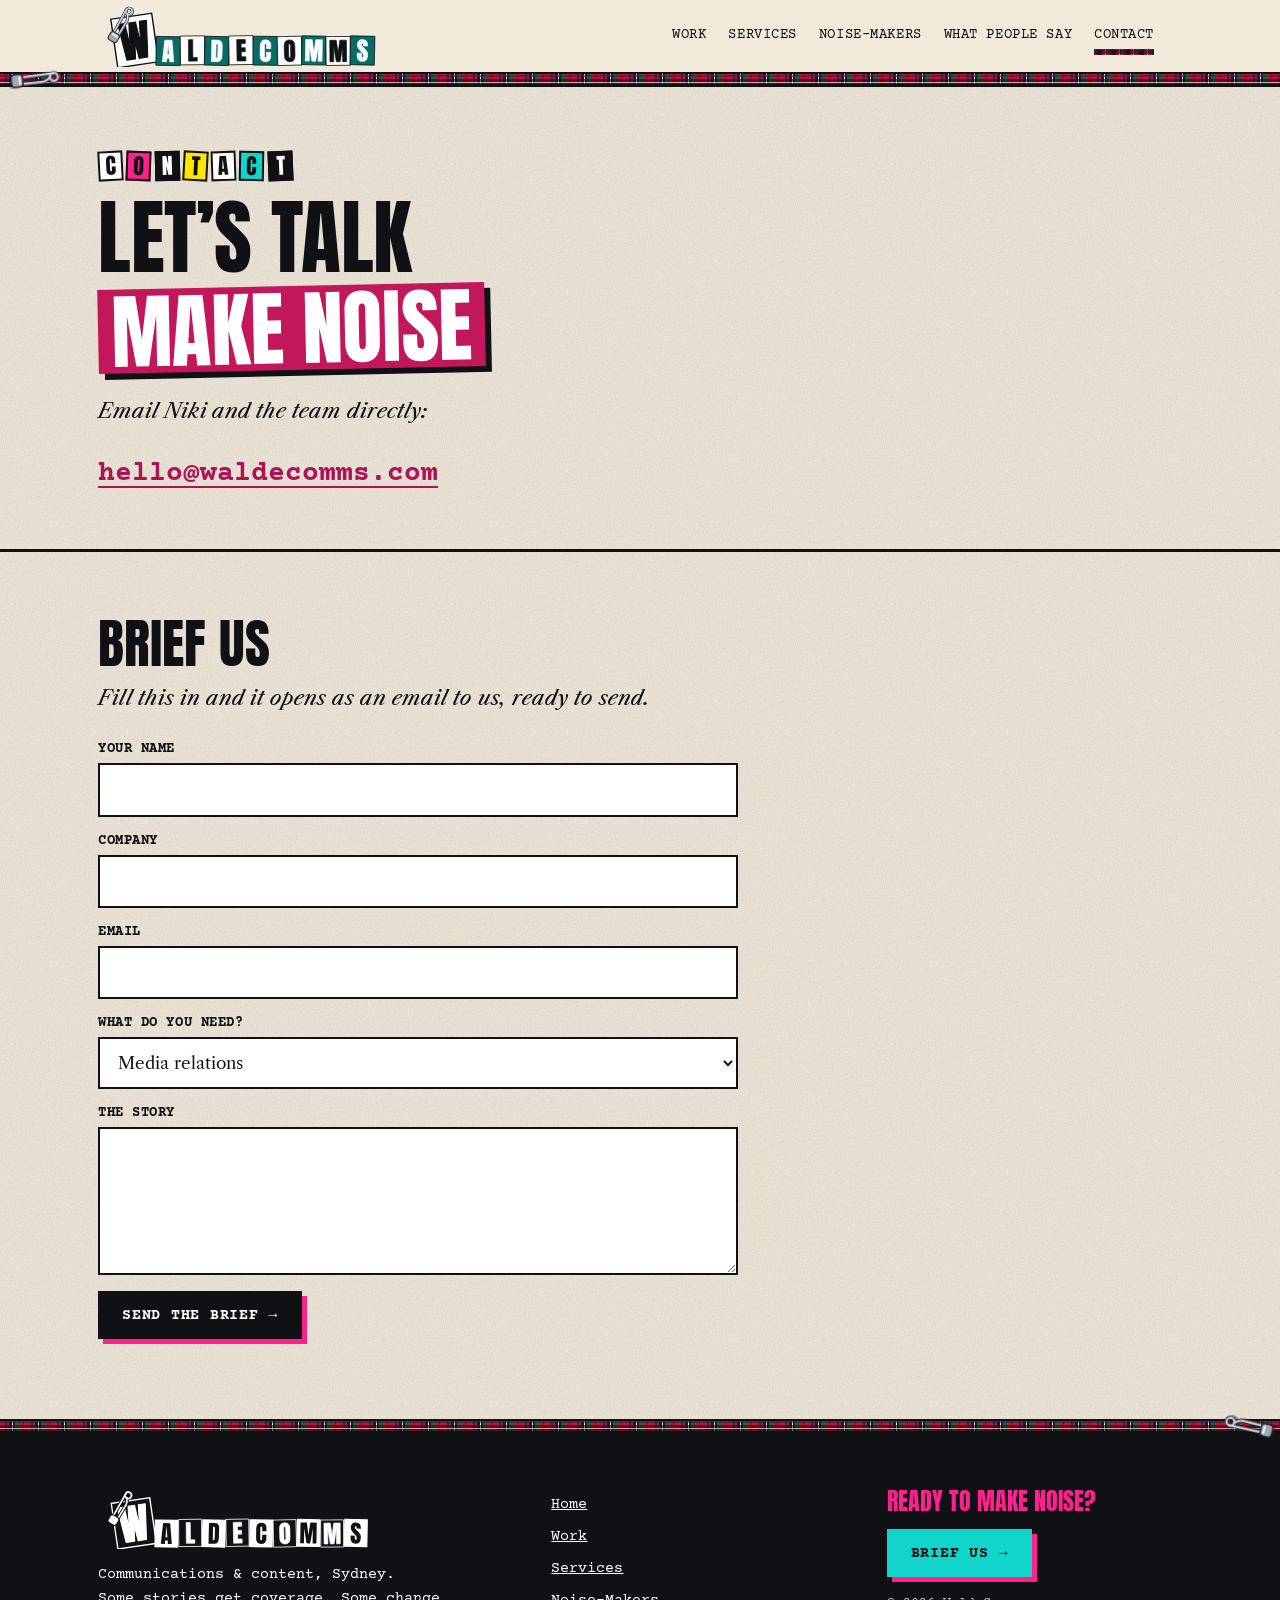
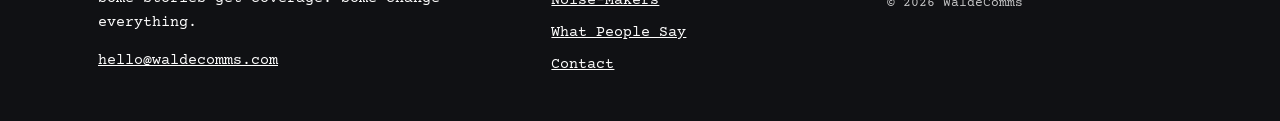
==== commit 2b4b4dcc: "Lockup: tilted pinned W as first letter + ALDECOMMS; header, menu, footer" ====
--- a/contact/index.html
+++ b/contact/index.html
@@ -1,21 +1,21 @@
-<!doctype html><html lang="en-AU"><head><meta charset="utf-8"><meta name="robots" content="noindex"><meta http-equiv="Cache-Control" content="no-cache, no-store, must-revalidate"><meta http-equiv="Pragma" content="no-cache"><meta http-equiv="Expires" content="0"><meta name="wc-ver" content="f0bf7336ae"><script>(function(){try{var v=document.querySelector('meta[name=wc-ver]').content,k='wcv-'+location.pathname;fetch(location.pathname+'?nc='+Date.now(),{cache:'no-store'}).then(function(r){return r.text()}).then(function(t){var m=t.match(/name="wc-ver" content="([0-9a-f]+)"/);if(m&&m[1]!==v&&sessionStorage.getItem(k)!==m[1]){sessionStorage.setItem(k,m[1]);var q=new URLSearchParams(location.search);q.set('v',m[1]);location.replace(location.pathname+'?'+q+location.hash)}})}catch(e){}})()</script><script>(function(u){if(/iP(hone|ad|od)/.test(u)||(/Safari[/]/.test(u)&&!/Chrome|Chromium|CriOS|FxiOS|Edg|Android/.test(u)))document.documentElement.classList.add("no-alpha")})(navigator.userAgent)</script><meta name="viewport" content="width=device-width,initial-scale=1">
+<!doctype html><html lang="en-AU"><head><meta charset="utf-8"><meta name="robots" content="noindex"><meta http-equiv="Cache-Control" content="no-cache, no-store, must-revalidate"><meta http-equiv="Pragma" content="no-cache"><meta http-equiv="Expires" content="0"><meta name="wc-ver" content="673003d9b0"><script>(function(){try{var v=document.querySelector('meta[name=wc-ver]').content,k='wcv-'+location.pathname;fetch(location.pathname+'?nc='+Date.now(),{cache:'no-store'}).then(function(r){return r.text()}).then(function(t){var m=t.match(/name="wc-ver" content="([0-9a-f]+)"/);if(m&&m[1]!==v&&sessionStorage.getItem(k)!==m[1]){sessionStorage.setItem(k,m[1]);var q=new URLSearchParams(location.search);q.set('v',m[1]);location.replace(location.pathname+'?'+q+location.hash)}})}catch(e){}})()</script><script>(function(u){if(/iP(hone|ad|od)/.test(u)||(/Safari[/]/.test(u)&&!/Chrome|Chromium|CriOS|FxiOS|Edg|Android/.test(u)))document.documentElement.classList.add("no-alpha")})(navigator.userAgent)</script><meta name="viewport" content="width=device-width,initial-scale=1">
 <title>Contact | WaldeComms</title><meta name="description" content="Ready to make noise? Brief WaldeComms."><meta name="theme-color" content="#101114">
-<link rel="icon" type="image/svg+xml" href="../img/favicon.svg?v=999e07d8"><link rel="icon" type="image/png" sizes="32x32" href="../img/favicon-32.png?v=999e07d8"><link rel="icon" type="image/png" sizes="64x64" href="../img/favicon-64.png?v=999e07d8"><link rel="apple-touch-icon" href="../img/apple-touch-icon.png?v=999e07d8">
+<link rel="icon" type="image/svg+xml" href="../img/favicon.svg?v=c53e393b"><link rel="icon" type="image/png" sizes="32x32" href="../img/favicon-32.png?v=c53e393b"><link rel="icon" type="image/png" sizes="64x64" href="../img/favicon-64.png?v=c53e393b"><link rel="apple-touch-icon" href="../img/apple-touch-icon.png?v=c53e393b">
 <link rel="preload" href="../fonts/anton.woff2" as="font" type="font/woff2" crossorigin><link rel="preload" href="../fonts/courier-prime-bold.woff2" as="font" type="font/woff2" crossorigin>
-<link rel="stylesheet" href="../css/site.css?v=f0bf7336ae">
+<link rel="stylesheet" href="../css/site.css?v=673003d9b0">
 <script>document.documentElement.classList.add('js')</script></head><body>
 <a class="skiplink" href="#main">Skip to content</a>
-<header class="hdr"><div class="wrap hdr__in"><a class="logo" href="../?intro=1&amp;v=f0bf7336ae" aria-label="WaldeComms home (replays the intro)"><img class="logo__w" src="../img/waldecomms-W-pinned-color.svg?v=999e07d8" alt="" width="56" height="56"><img class="logo__t" src="../img/waldecomms-logo.svg?v=999e07d8" alt="WaldeComms" width="257" height="40"></a>
-<nav class="nav" aria-label="Main"><a href="../work/?v=f0bf7336ae">Work</a><a href="../services/?v=f0bf7336ae">Services</a><a href="../noise-makers/?v=f0bf7336ae">Noise-Makers</a><a href="../what-people-say/?v=f0bf7336ae">What People Say</a><a href="../contact/?v=f0bf7336ae" aria-current=page>Contact</a></nav><div class="hdr-cta">
+<header class="hdr"><div class="wrap hdr__in"><a class="logo" href="../?intro=1&amp;v=673003d9b0" aria-label="WaldeComms home (replays the intro)"><img src="../img/waldecomms-lockup-color.svg?v=c53e393b" alt="WaldeComms" width="279" height="62"></a>
+<nav class="nav" aria-label="Main"><a href="../work/?v=673003d9b0">Work</a><a href="../services/?v=673003d9b0">Services</a><a href="../noise-makers/?v=673003d9b0">Noise-Makers</a><a href="../what-people-say/?v=673003d9b0">What People Say</a><a href="../contact/?v=673003d9b0" aria-current=page>Contact</a></nav><div class="hdr-cta">
 <a class="mnav-open" href="#mmenu" role="button" aria-expanded="false" aria-controls="mmenu" aria-label="Menu"><span class="burger" aria-hidden="true"><i></i><i></i><i></i></span><span class="mnav-l">Menu</span></a></div></div><div class="tartan" aria-hidden="true"><span class="pin" aria-hidden="true" style="left:26px;--rot:84deg"></span></div></header>
-<div class="mmenu" id="mmenu" role="dialog" aria-modal="true" aria-label="Site menu"><div class="mmenu__top"><img src="../img/waldecomms-W-pinned-color.svg?v=999e07d8" alt="" width="44" height="44" style="height:44px;width:44px"><a class="mmenu__close" href="#" role="button" aria-label="Close menu">Close ✕</a></div><nav aria-label="Mobile"><a href="../?v=f0bf7336ae">Home</a><a href="../work/?v=f0bf7336ae">Work</a><a href="../services/?v=f0bf7336ae">Services</a><a href="../noise-makers/?v=f0bf7336ae">Noise-Makers</a><a href="../what-people-say/?v=f0bf7336ae">What People Say</a><a href="../contact/?v=f0bf7336ae" aria-current="page">Contact</a></nav><a class="btn btn--teal mmenu__cta" href="../contact/?v=f0bf7336ae">Make noise →</a></div>
+<div class="mmenu" id="mmenu" role="dialog" aria-modal="true" aria-label="Site menu"><div class="mmenu__top"><img src="../img/waldecomms-lockup-white.svg?v=c53e393b" alt="" width="207" height="46"><a class="mmenu__close" href="#" role="button" aria-label="Close menu">Close ✕</a></div><nav aria-label="Mobile"><a href="../?v=673003d9b0">Home</a><a href="../work/?v=673003d9b0">Work</a><a href="../services/?v=673003d9b0">Services</a><a href="../noise-makers/?v=673003d9b0">Noise-Makers</a><a href="../what-people-say/?v=673003d9b0">What People Say</a><a href="../contact/?v=673003d9b0" aria-current="page">Contact</a></nav><a class="btn btn--teal mmenu__cta" href="../contact/?v=673003d9b0">Make noise →</a></div>
 <main id="main"><section class="hero hero--plain"><div class="wrap hero__in"><div class="hero__t"><p class="kick"><span class="ransom"><span class="sr">CONTACT</span><span class="ransom__v" aria-hidden="true"><span class="rw"><span class="rt rt--0" style="--r:-3deg">C</span><span class="rt rt--1" style="--r:2deg">O</span><span class="rt rt--2" style="--r:-1.5deg">N</span><span class="rt rt--3" style="--r:3deg">T</span><span class="rt rt--0" style="--r:-2deg">A</span><span class="rt rt--4" style="--r:1deg">C</span><span class="rt rt--2" style="--r:-2.5deg">T</span></span></span></span></p><h1 class="h1"><span class="h1__a">Let’s talk</span> <span class="h1__b">Make noise</span></h1><p class="sub">Email Niki and the team directly:</p><p style="margin-top:14px"><a class="big-link" href="mailto:hello@waldecomms.com?subject=Ready%20to%20make%20noise">hello@waldecomms.com</a></p></div></div></section>
 <!-- PLACEHOLDER CONTACT: deck has no email/phone. Confirm before launch; add tel: link via PHONE in content.py -->
 <section class="sec" data-fit-exempt="all" data-fit-reason="contact form"><div class="wrap"><h2>Brief us</h2><p class="lead" style="margin:12px 0 28px">Fill this in and it opens as an email to us, ready to send.</p>
 <form class="form" data-mailto="hello@waldecomms.com" name="brief"><label>Your name<input name="name" required autocomplete="name"></label><label>Company<input name="company" autocomplete="organization"></label><label>Email<input name="email" type="email" required autocomplete="email"></label>
 <label>What do you need?<select name="need"><option>Media relations</option><option>Content</option><option>Social</option><option>AI strategy</option><option>Events</option><option>Not sure yet</option></select></label><label>The story<textarea name="story" rows="5" required></textarea></label><button class="btn" type="submit">Send the brief →</button><p class="msg" aria-live="polite"></p></form></div></section></main>
-<div class="tt" aria-hidden="true"><span class="pin pin--d" aria-hidden="true" style="right:22px;--rot:-76deg"></span></div><footer class="ftr"><div class="wrap ftr__in"><div><div class="ftr__brand"><img class="ftr__w" src="../img/waldecomms-W-pinned-white.svg?v=999e07d8" alt="" width="72" height="72"><img src="../img/waldecomms-strip-white.svg?v=999e07d8" alt="WaldeComms" width="231" height="36"></div><p>Communications &amp; content, Sydney.<br>Some stories get coverage. Some change everything.</p><p><a class="" href="mailto:hello@waldecomms.com?subject=Ready%20to%20make%20noise">hello@waldecomms.com</a></p></div>
-<nav aria-label="Footer"><a href="../?v=f0bf7336ae">Home</a><a href="../work/?v=f0bf7336ae">Work</a><a href="../services/?v=f0bf7336ae">Services</a><a href="../noise-makers/?v=f0bf7336ae">Noise-Makers</a><a href="../what-people-say/?v=f0bf7336ae">What People Say</a><a href="../contact/?v=f0bf7336ae">Contact</a></nav>
-<div><p class="ftr__h">Ready to make noise?</p><a class="btn btn--teal" href="../contact/?v=f0bf7336ae">Brief us →</a><p><small>© 2026 WaldeComms</small></p></div></div></footer>
+<div class="tt" aria-hidden="true"><span class="pin pin--d" aria-hidden="true" style="right:22px;--rot:-76deg"></span></div><footer class="ftr"><div class="wrap ftr__in"><div><img class="ftr__lock" src="../img/waldecomms-lockup-white.svg?v=c53e393b" alt="WaldeComms" width="272" height="60"><p>Communications &amp; content, Sydney.<br>Some stories get coverage. Some change everything.</p><p><a class="" href="mailto:hello@waldecomms.com?subject=Ready%20to%20make%20noise">hello@waldecomms.com</a></p></div>
+<nav aria-label="Footer"><a href="../?v=673003d9b0">Home</a><a href="../work/?v=673003d9b0">Work</a><a href="../services/?v=673003d9b0">Services</a><a href="../noise-makers/?v=673003d9b0">Noise-Makers</a><a href="../what-people-say/?v=673003d9b0">What People Say</a><a href="../contact/?v=673003d9b0">Contact</a></nav>
+<div><p class="ftr__h">Ready to make noise?</p><a class="btn btn--teal" href="../contact/?v=673003d9b0">Brief us →</a><p><small>© 2026 WaldeComms</small></p></div></div></footer>
 <div class="lb" role="dialog" aria-modal="true" aria-label="Viewer"><button class="btn btn--teal btn--sm" type="button">Close ✕</button></div>
-<script src="../js/site.js?v=f0bf7336ae" defer></script></body></html>+<script src="../js/site.js?v=673003d9b0" defer></script></body></html>
--- a/css/site.css
+++ b/css/site.css
@@ -34,11 +34,9 @@
 .hdr{position:sticky;top:0;z-index:60;background:var(--paper);border-bottom:3px solid var(--ink)}
 .hdr__in{display:flex;align-items:center;gap:28px;height:72px}
 .hdr .tartan{height:8px}
-.logo{display:flex;align-items:center;gap:6px;flex:none}
-.logo img.logo__t{width:257px;height:40px}
-.logo img.logo__w{width:60px;height:60px;margin:-6px 0}
-.ftr__brand{display:flex;align-items:center;gap:4px}
-.ftr__w{width:72px;height:72px;flex:none}
+.logo{display:block;flex:none}
+.logo img{width:279px;height:61.6px;margin:-4px 0}
+.ftr__lock{width:272px;height:auto;margin-bottom:14px}
 .nav{display:flex;gap:22px;margin-left:auto;font:400 14px/1 var(--m);text-transform:uppercase;letter-spacing:.04em}
 .nav a{text-decoration:none;padding:10px 0;border-bottom:3px solid transparent}
 .nav a[aria-current]{border-color:var(--pink)}
@@ -185,7 +183,7 @@
 .mmenu{position:fixed;inset:0;z-index:300;background:var(--ink);color:#fff;display:none;flex-direction:column;padding:16px max(20px,env(safe-area-inset-right)) max(24px,env(safe-area-inset-bottom)) max(20px,env(safe-area-inset-left));overflow-y:auto;overscroll-behavior:contain}
 .mmenu:target,.mmenu.is-open{display:flex}
 .mmenu__top{display:flex;justify-content:space-between;align-items:center;min-height:56px;margin-bottom:24px}
-.mmenu__top img{height:30px;width:auto}
+.mmenu__top img{height:44px;width:auto}
 .mmenu__close{display:inline-flex;align-items:center;min-height:48px;padding:0 16px;background:var(--teal);color:var(--ink);font:700 15px var(--m);text-transform:uppercase;text-decoration:none}
 .mmenu nav{display:flex;flex-direction:column}
 .mmenu nav a{display:flex;align-items:center;min-height:56px;font:400 30px/1.1 var(--d);text-transform:uppercase;color:#fff;text-decoration:none;border-bottom:2px solid #2a2c31}
@@ -279,7 +277,7 @@
 }
 @media (max-width:820px){
  :root{--gut:20px;--sec:46px;--fig:360px;--hero:0px;--cta-fig:280px;--h1:clamp(44px,12.5vw,60px);--h2:clamp(32px,9vw,42px);--h3:24px;--lead:19px}
- .logo img.logo__t{width:150px;height:23.3px}.logo img.logo__w{width:52px;height:52px}
+ .logo img{width:230px;height:50.7px}
  .hero__in{grid-template-columns:minmax(0,1fr);gap:0}
  .hero__t{padding:24px 0 16px}
  .hero--plain .hero__t{padding:40px 0 40px}
@@ -308,12 +306,12 @@
  .tm img{grid-row:1/3}.tm h3{margin-top:0;align-self:end}.tm__t{align-self:start}.tm__bio{grid-column:1/-1;margin-top:12px}
  .tm .pin-ico{right:14px}
 }
-@media (max-width:420px){.hdr-cta .btn--sm{padding:0 10px;font-size:12px}.logo{gap:4px}.logo img.logo__t{width:100px;height:15.6px}.logo img.logo__w{width:40px;height:40px;margin:-4px 0}}
+@media (max-width:420px){.hdr-cta .btn--sm{padding:0 10px;font-size:12px}.hdr-cta .btn--sm{display:none}.logo img{width:210px;height:46.3px}}
 @media (min-width:960px){.mmenu,.mmenu:target,.mmenu.is-open{display:none!important}}
 @media (prefers-reduced-motion:reduce){*,*::before,*::after{transition:none!important;animation:none!important}}
 /* Home hero: silent Kling loop of the Instigator. The clip has a plain beige ground, so the hero panel uses the same colour (no box edge). Frames are only scaled. */
 .btn{white-space:nowrap}
-@media (max-width:380px){.mnav-l{display:none}.hdr-cta{gap:8px}.logo img.logo__t{width:104px;height:16.2px}.logo img.logo__w{width:40px;height:40px}}
+@media (max-width:380px){.mnav-l{display:none}.hdr-cta{gap:8px}.logo img{width:176px;height:38.8px}}
 .hero--video .hero__me{z-index:5}
 .no-alpha .hero__vid{display:none}.no-alpha .hero__still{display:block}
 .hero__me--vid{width:calc(var(--fig)*720/1226)}
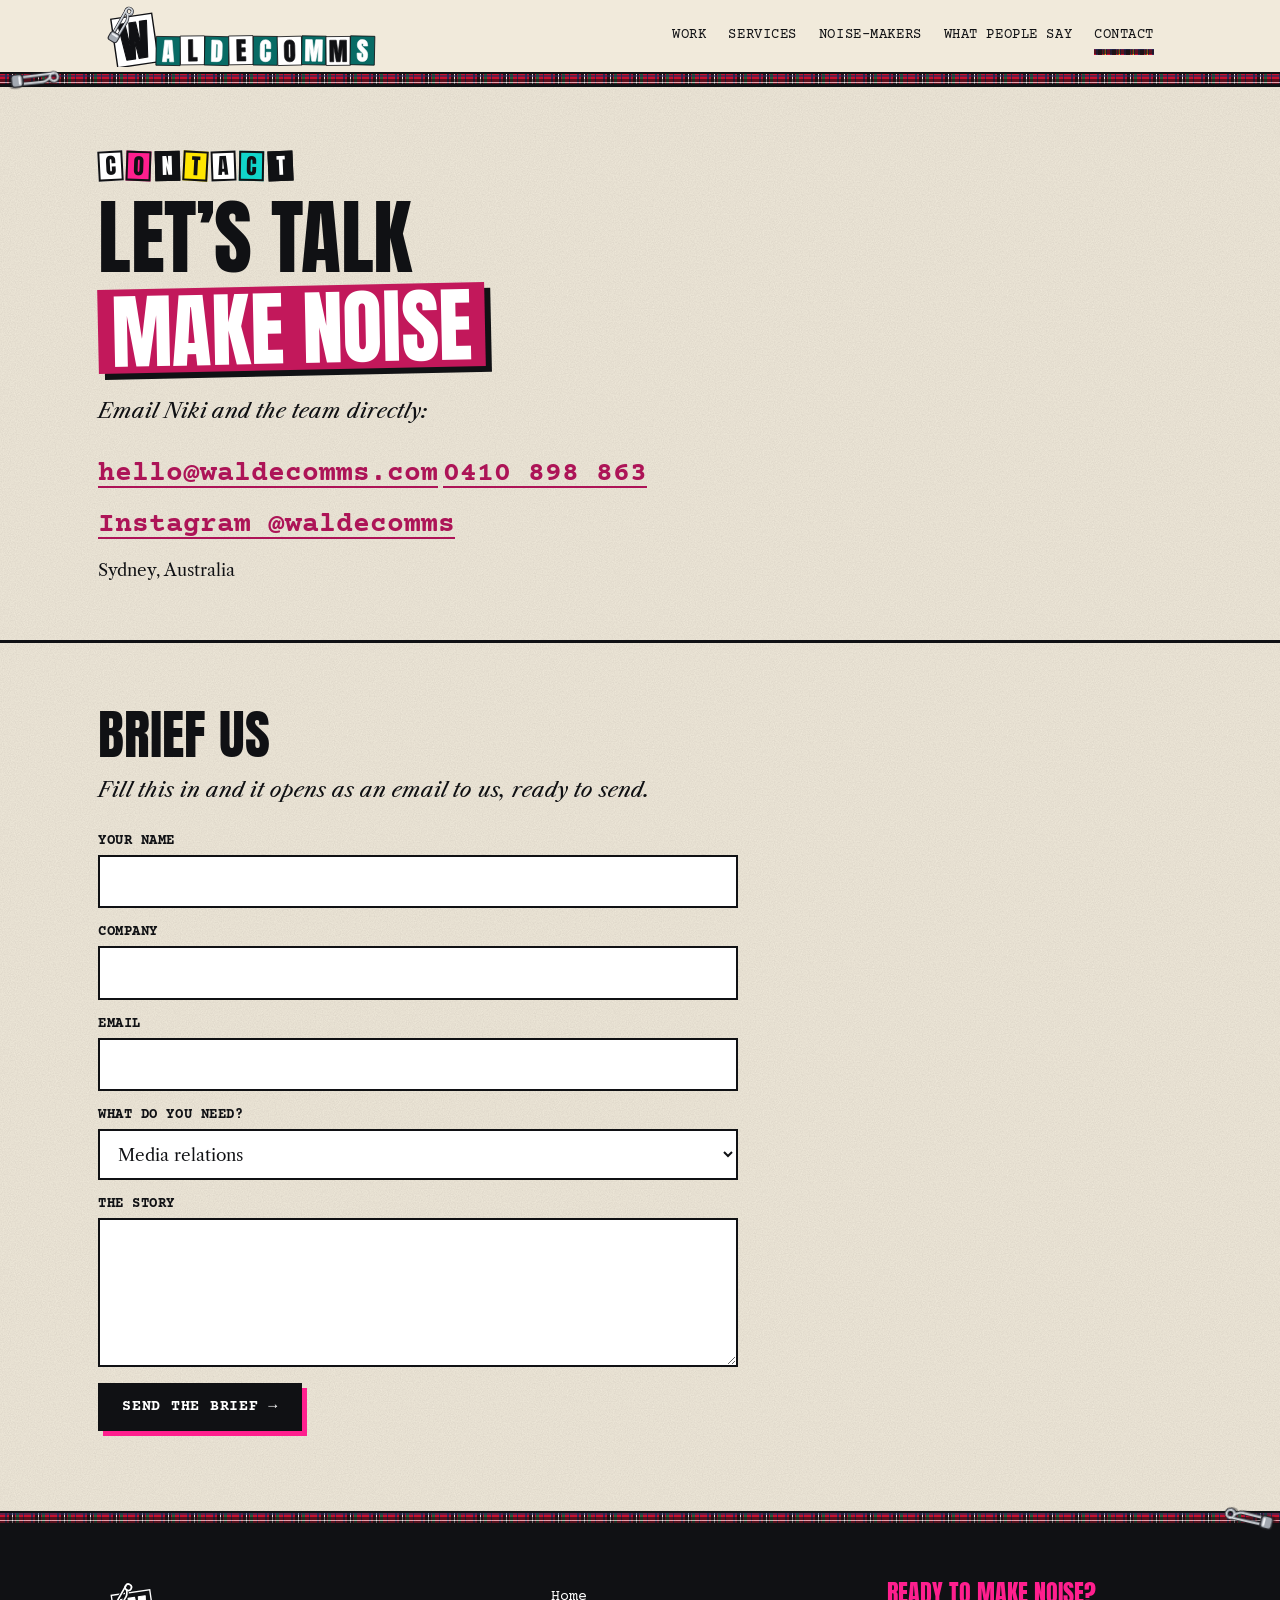
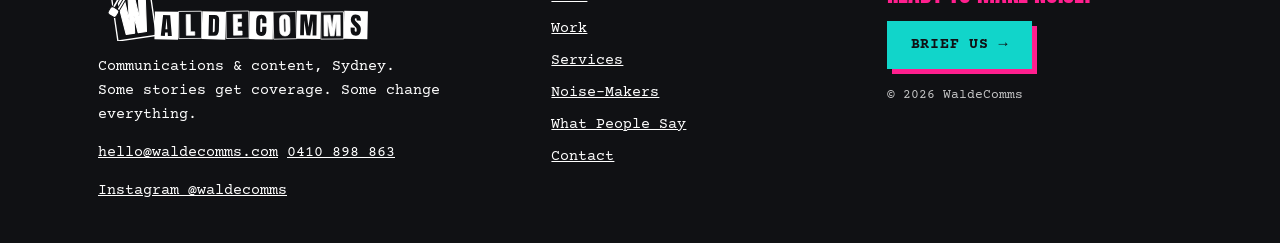
==== commit 4c5589d5: "Add phone 0410 898 863 (tel link), Instagram link, Sydney to contact + footer" ====
--- a/contact/index.html
+++ b/contact/index.html
@@ -1,21 +1,20 @@
-<!doctype html><html lang="en-AU"><head><meta charset="utf-8"><meta name="robots" content="noindex"><meta http-equiv="Cache-Control" content="no-cache, no-store, must-revalidate"><meta http-equiv="Pragma" content="no-cache"><meta http-equiv="Expires" content="0"><meta name="wc-ver" content="673003d9b0"><script>(function(){try{var v=document.querySelector('meta[name=wc-ver]').content,k='wcv-'+location.pathname;fetch(location.pathname+'?nc='+Date.now(),{cache:'no-store'}).then(function(r){return r.text()}).then(function(t){var m=t.match(/name="wc-ver" content="([0-9a-f]+)"/);if(m&&m[1]!==v&&sessionStorage.getItem(k)!==m[1]){sessionStorage.setItem(k,m[1]);var q=new URLSearchParams(location.search);q.set('v',m[1]);location.replace(location.pathname+'?'+q+location.hash)}})}catch(e){}})()</script><script>(function(u){if(/iP(hone|ad|od)/.test(u)||(/Safari[/]/.test(u)&&!/Chrome|Chromium|CriOS|FxiOS|Edg|Android/.test(u)))document.documentElement.classList.add("no-alpha")})(navigator.userAgent)</script><meta name="viewport" content="width=device-width,initial-scale=1">
+<!doctype html><html lang="en-AU"><head><meta charset="utf-8"><meta name="robots" content="noindex"><meta http-equiv="Cache-Control" content="no-cache, no-store, must-revalidate"><meta http-equiv="Pragma" content="no-cache"><meta http-equiv="Expires" content="0"><meta name="wc-ver" content="41993b84a8"><script>(function(){try{var v=document.querySelector('meta[name=wc-ver]').content,k='wcv-'+location.pathname;fetch(location.pathname+'?nc='+Date.now(),{cache:'no-store'}).then(function(r){return r.text()}).then(function(t){var m=t.match(/name="wc-ver" content="([0-9a-f]+)"/);if(m&&m[1]!==v&&sessionStorage.getItem(k)!==m[1]){sessionStorage.setItem(k,m[1]);var q=new URLSearchParams(location.search);q.set('v',m[1]);location.replace(location.pathname+'?'+q+location.hash)}})}catch(e){}})()</script><script>(function(u){if(/iP(hone|ad|od)/.test(u)||(/Safari[/]/.test(u)&&!/Chrome|Chromium|CriOS|FxiOS|Edg|Android/.test(u)))document.documentElement.classList.add("no-alpha")})(navigator.userAgent)</script><meta name="viewport" content="width=device-width,initial-scale=1">
 <title>Contact | WaldeComms</title><meta name="description" content="Ready to make noise? Brief WaldeComms."><meta name="theme-color" content="#101114">
 <link rel="icon" type="image/svg+xml" href="../img/favicon.svg?v=c53e393b"><link rel="icon" type="image/png" sizes="32x32" href="../img/favicon-32.png?v=c53e393b"><link rel="icon" type="image/png" sizes="64x64" href="../img/favicon-64.png?v=c53e393b"><link rel="apple-touch-icon" href="../img/apple-touch-icon.png?v=c53e393b">
 <link rel="preload" href="../fonts/anton.woff2" as="font" type="font/woff2" crossorigin><link rel="preload" href="../fonts/courier-prime-bold.woff2" as="font" type="font/woff2" crossorigin>
-<link rel="stylesheet" href="../css/site.css?v=673003d9b0">
+<link rel="stylesheet" href="../css/site.css?v=41993b84a8">
 <script>document.documentElement.classList.add('js')</script></head><body>
 <a class="skiplink" href="#main">Skip to content</a>
-<header class="hdr"><div class="wrap hdr__in"><a class="logo" href="../?intro=1&amp;v=673003d9b0" aria-label="WaldeComms home (replays the intro)"><img src="../img/waldecomms-lockup-color.svg?v=c53e393b" alt="WaldeComms" width="279" height="62"></a>
-<nav class="nav" aria-label="Main"><a href="../work/?v=673003d9b0">Work</a><a href="../services/?v=673003d9b0">Services</a><a href="../noise-makers/?v=673003d9b0">Noise-Makers</a><a href="../what-people-say/?v=673003d9b0">What People Say</a><a href="../contact/?v=673003d9b0" aria-current=page>Contact</a></nav><div class="hdr-cta">
+<header class="hdr"><div class="wrap hdr__in"><a class="logo" href="../?intro=1&amp;v=41993b84a8" aria-label="WaldeComms home (replays the intro)"><img src="../img/waldecomms-lockup-color.svg?v=c53e393b" alt="WaldeComms" width="279" height="62"></a>
+<nav class="nav" aria-label="Main"><a href="../work/?v=41993b84a8">Work</a><a href="../services/?v=41993b84a8">Services</a><a href="../noise-makers/?v=41993b84a8">Noise-Makers</a><a href="../what-people-say/?v=41993b84a8">What People Say</a><a href="../contact/?v=41993b84a8" aria-current=page>Contact</a></nav><div class="hdr-cta">
 <a class="mnav-open" href="#mmenu" role="button" aria-expanded="false" aria-controls="mmenu" aria-label="Menu"><span class="burger" aria-hidden="true"><i></i><i></i><i></i></span><span class="mnav-l">Menu</span></a></div></div><div class="tartan" aria-hidden="true"><span class="pin" aria-hidden="true" style="left:26px;--rot:84deg"></span></div></header>
-<div class="mmenu" id="mmenu" role="dialog" aria-modal="true" aria-label="Site menu"><div class="mmenu__top"><img src="../img/waldecomms-lockup-white.svg?v=c53e393b" alt="" width="207" height="46"><a class="mmenu__close" href="#" role="button" aria-label="Close menu">Close ✕</a></div><nav aria-label="Mobile"><a href="../?v=673003d9b0">Home</a><a href="../work/?v=673003d9b0">Work</a><a href="../services/?v=673003d9b0">Services</a><a href="../noise-makers/?v=673003d9b0">Noise-Makers</a><a href="../what-people-say/?v=673003d9b0">What People Say</a><a href="../contact/?v=673003d9b0" aria-current="page">Contact</a></nav><a class="btn btn--teal mmenu__cta" href="../contact/?v=673003d9b0">Make noise →</a></div>
-<main id="main"><section class="hero hero--plain"><div class="wrap hero__in"><div class="hero__t"><p class="kick"><span class="ransom"><span class="sr">CONTACT</span><span class="ransom__v" aria-hidden="true"><span class="rw"><span class="rt rt--0" style="--r:-3deg">C</span><span class="rt rt--1" style="--r:2deg">O</span><span class="rt rt--2" style="--r:-1.5deg">N</span><span class="rt rt--3" style="--r:3deg">T</span><span class="rt rt--0" style="--r:-2deg">A</span><span class="rt rt--4" style="--r:1deg">C</span><span class="rt rt--2" style="--r:-2.5deg">T</span></span></span></span></p><h1 class="h1"><span class="h1__a">Let’s talk</span> <span class="h1__b">Make noise</span></h1><p class="sub">Email Niki and the team directly:</p><p style="margin-top:14px"><a class="big-link" href="mailto:hello@waldecomms.com?subject=Ready%20to%20make%20noise">hello@waldecomms.com</a></p></div></div></section>
-<!-- PLACEHOLDER CONTACT: deck has no email/phone. Confirm before launch; add tel: link via PHONE in content.py -->
+<div class="mmenu" id="mmenu" role="dialog" aria-modal="true" aria-label="Site menu"><div class="mmenu__top"><img src="../img/waldecomms-lockup-white.svg?v=c53e393b" alt="" width="207" height="46"><a class="mmenu__close" href="#" role="button" aria-label="Close menu">Close ✕</a></div><nav aria-label="Mobile"><a href="../?v=41993b84a8">Home</a><a href="../work/?v=41993b84a8">Work</a><a href="../services/?v=41993b84a8">Services</a><a href="../noise-makers/?v=41993b84a8">Noise-Makers</a><a href="../what-people-say/?v=41993b84a8">What People Say</a><a href="../contact/?v=41993b84a8" aria-current="page">Contact</a></nav><a class="btn btn--teal mmenu__cta" href="../contact/?v=41993b84a8">Make noise →</a></div>
+<main id="main"><section class="hero hero--plain"><div class="wrap hero__in"><div class="hero__t"><p class="kick"><span class="ransom"><span class="sr">CONTACT</span><span class="ransom__v" aria-hidden="true"><span class="rw"><span class="rt rt--0" style="--r:-3deg">C</span><span class="rt rt--1" style="--r:2deg">O</span><span class="rt rt--2" style="--r:-1.5deg">N</span><span class="rt rt--3" style="--r:3deg">T</span><span class="rt rt--0" style="--r:-2deg">A</span><span class="rt rt--4" style="--r:1deg">C</span><span class="rt rt--2" style="--r:-2.5deg">T</span></span></span></span></p><h1 class="h1"><span class="h1__a">Let’s talk</span> <span class="h1__b">Make noise</span></h1><p class="sub">Email Niki and the team directly:</p><p style="margin-top:14px"><a class="big-link" href="mailto:hello@waldecomms.com?subject=Ready%20to%20make%20noise">hello@waldecomms.com</a> <a class="big-link" style="white-space:nowrap" href="tel:+61410898863">0410 898 863</a></p><p style="margin-top:14px"><a class="big-link" href="https://instagram.com/waldecomms" rel="noopener" target="_blank">Instagram @waldecomms</a></p><p style="margin-top:14px">Sydney, Australia</p></div></div></section>
 <section class="sec" data-fit-exempt="all" data-fit-reason="contact form"><div class="wrap"><h2>Brief us</h2><p class="lead" style="margin:12px 0 28px">Fill this in and it opens as an email to us, ready to send.</p>
 <form class="form" data-mailto="hello@waldecomms.com" name="brief"><label>Your name<input name="name" required autocomplete="name"></label><label>Company<input name="company" autocomplete="organization"></label><label>Email<input name="email" type="email" required autocomplete="email"></label>
 <label>What do you need?<select name="need"><option>Media relations</option><option>Content</option><option>Social</option><option>AI strategy</option><option>Events</option><option>Not sure yet</option></select></label><label>The story<textarea name="story" rows="5" required></textarea></label><button class="btn" type="submit">Send the brief →</button><p class="msg" aria-live="polite"></p></form></div></section></main>
-<div class="tt" aria-hidden="true"><span class="pin pin--d" aria-hidden="true" style="right:22px;--rot:-76deg"></span></div><footer class="ftr"><div class="wrap ftr__in"><div><img class="ftr__lock" src="../img/waldecomms-lockup-white.svg?v=c53e393b" alt="WaldeComms" width="272" height="60"><p>Communications &amp; content, Sydney.<br>Some stories get coverage. Some change everything.</p><p><a class="" href="mailto:hello@waldecomms.com?subject=Ready%20to%20make%20noise">hello@waldecomms.com</a></p></div>
-<nav aria-label="Footer"><a href="../?v=673003d9b0">Home</a><a href="../work/?v=673003d9b0">Work</a><a href="../services/?v=673003d9b0">Services</a><a href="../noise-makers/?v=673003d9b0">Noise-Makers</a><a href="../what-people-say/?v=673003d9b0">What People Say</a><a href="../contact/?v=673003d9b0">Contact</a></nav>
-<div><p class="ftr__h">Ready to make noise?</p><a class="btn btn--teal" href="../contact/?v=673003d9b0">Brief us →</a><p><small>© 2026 WaldeComms</small></p></div></div></footer>
+<div class="tt" aria-hidden="true"><span class="pin pin--d" aria-hidden="true" style="right:22px;--rot:-76deg"></span></div><footer class="ftr"><div class="wrap ftr__in"><div><img class="ftr__lock" src="../img/waldecomms-lockup-white.svg?v=c53e393b" alt="WaldeComms" width="272" height="60"><p>Communications &amp; content, Sydney.<br>Some stories get coverage. Some change everything.</p><p><a class="" href="mailto:hello@waldecomms.com?subject=Ready%20to%20make%20noise">hello@waldecomms.com</a> <a class="" style="white-space:nowrap" href="tel:+61410898863">0410 898 863</a></p><p><a href="https://instagram.com/waldecomms" rel="noopener" target="_blank">Instagram @waldecomms</a></p></div>
+<nav aria-label="Footer"><a href="../?v=41993b84a8">Home</a><a href="../work/?v=41993b84a8">Work</a><a href="../services/?v=41993b84a8">Services</a><a href="../noise-makers/?v=41993b84a8">Noise-Makers</a><a href="../what-people-say/?v=41993b84a8">What People Say</a><a href="../contact/?v=41993b84a8">Contact</a></nav>
+<div><p class="ftr__h">Ready to make noise?</p><a class="btn btn--teal" href="../contact/?v=41993b84a8">Brief us →</a><p><small>© 2026 WaldeComms</small></p></div></div></footer>
 <div class="lb" role="dialog" aria-modal="true" aria-label="Viewer"><button class="btn btn--teal btn--sm" type="button">Close ✕</button></div>
-<script src="../js/site.js?v=673003d9b0" defer></script></body></html>+<script src="../js/site.js?v=41993b84a8" defer></script></body></html>
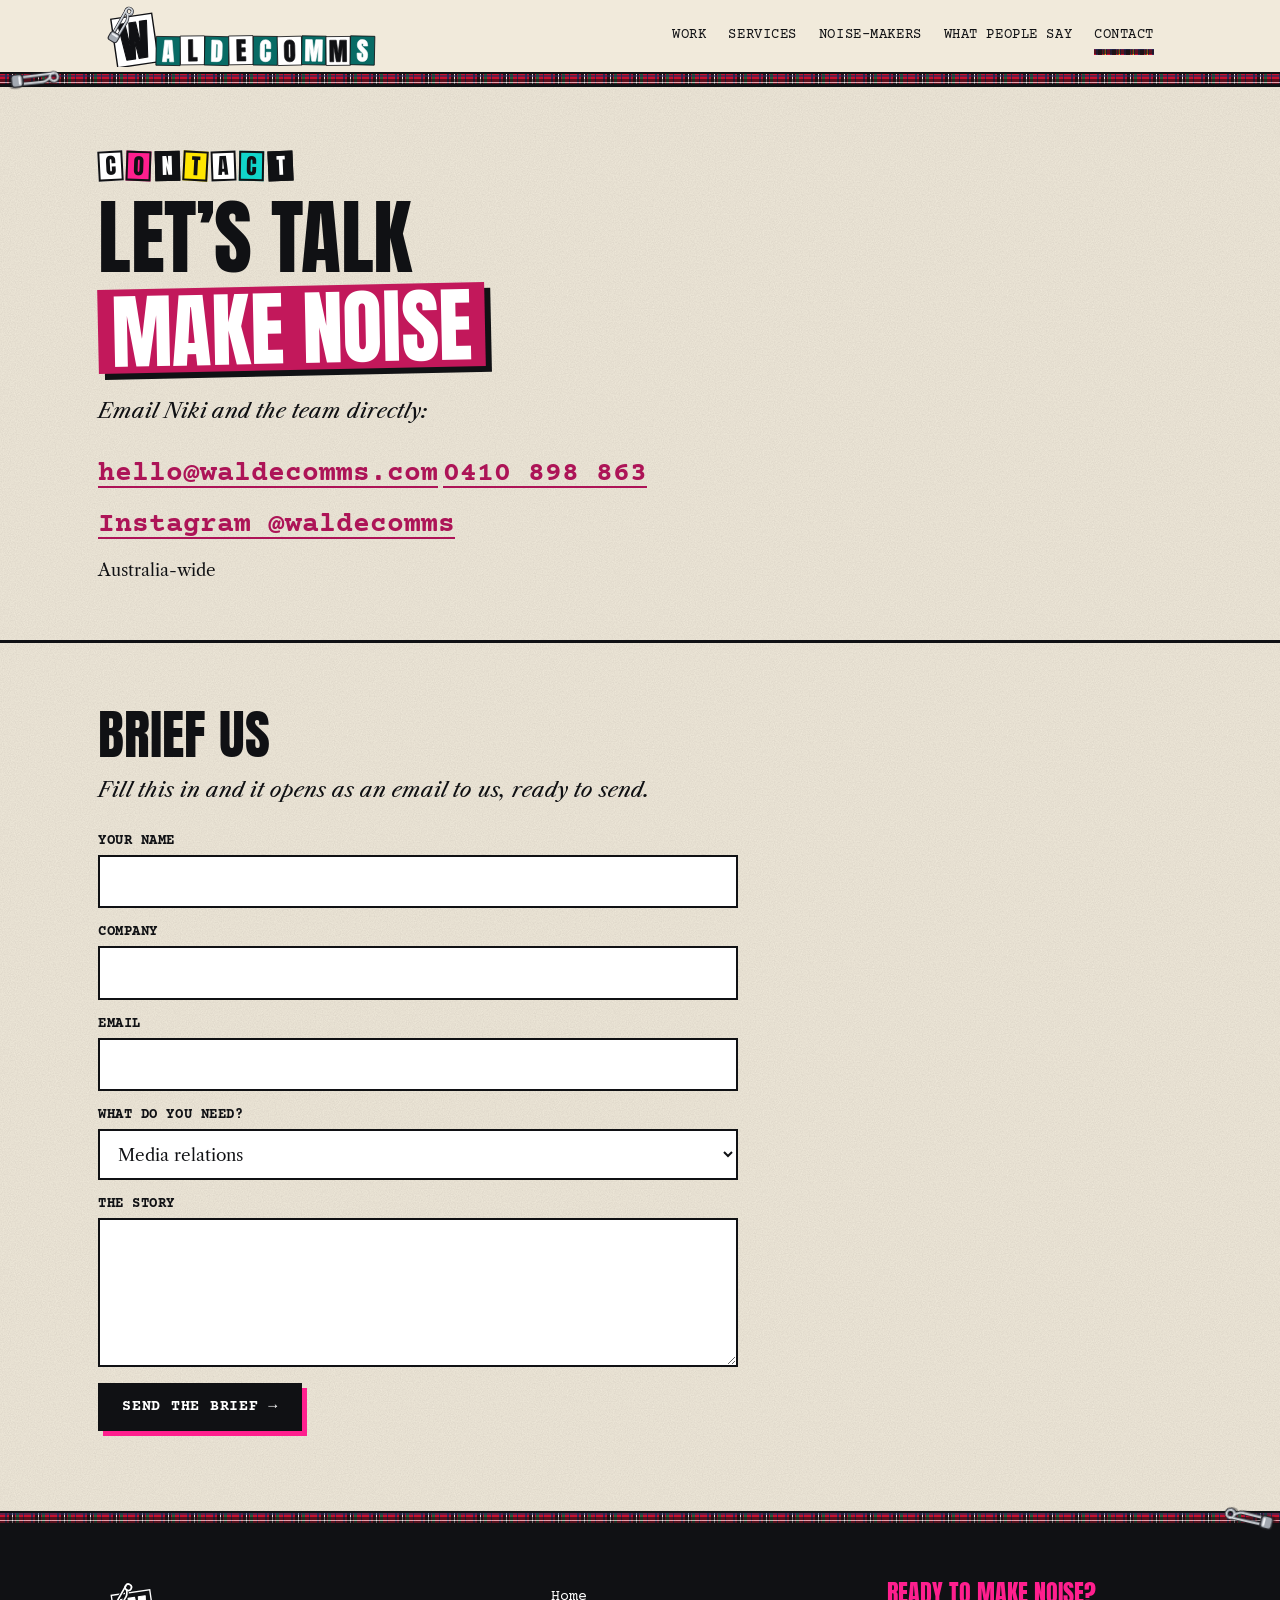
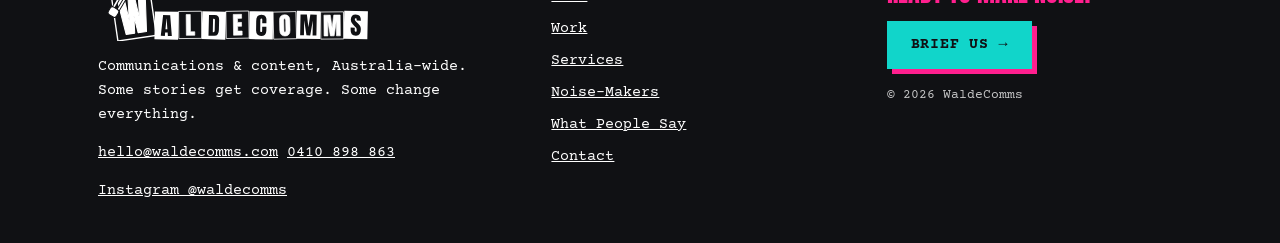
==== commit 390e4df2: "National positioning: remove Sydney location framing of agency" ====
--- a/contact/index.html
+++ b/contact/index.html
@@ -1,20 +1,20 @@
-<!doctype html><html lang="en-AU"><head><meta charset="utf-8"><meta name="robots" content="noindex"><meta http-equiv="Cache-Control" content="no-cache, no-store, must-revalidate"><meta http-equiv="Pragma" content="no-cache"><meta http-equiv="Expires" content="0"><meta name="wc-ver" content="41993b84a8"><script>(function(){try{var v=document.querySelector('meta[name=wc-ver]').content,k='wcv-'+location.pathname;fetch(location.pathname+'?nc='+Date.now(),{cache:'no-store'}).then(function(r){return r.text()}).then(function(t){var m=t.match(/name="wc-ver" content="([0-9a-f]+)"/);if(m&&m[1]!==v&&sessionStorage.getItem(k)!==m[1]){sessionStorage.setItem(k,m[1]);var q=new URLSearchParams(location.search);q.set('v',m[1]);location.replace(location.pathname+'?'+q+location.hash)}})}catch(e){}})()</script><script>(function(u){if(/iP(hone|ad|od)/.test(u)||(/Safari[/]/.test(u)&&!/Chrome|Chromium|CriOS|FxiOS|Edg|Android/.test(u)))document.documentElement.classList.add("no-alpha")})(navigator.userAgent)</script><meta name="viewport" content="width=device-width,initial-scale=1">
+<!doctype html><html lang="en-AU"><head><meta charset="utf-8"><meta name="robots" content="noindex"><meta http-equiv="Cache-Control" content="no-cache, no-store, must-revalidate"><meta http-equiv="Pragma" content="no-cache"><meta http-equiv="Expires" content="0"><meta name="wc-ver" content="234b69d2b6"><script>(function(){try{var v=document.querySelector('meta[name=wc-ver]').content,k='wcv-'+location.pathname;fetch(location.pathname+'?nc='+Date.now(),{cache:'no-store'}).then(function(r){return r.text()}).then(function(t){var m=t.match(/name="wc-ver" content="([0-9a-f]+)"/);if(m&&m[1]!==v&&sessionStorage.getItem(k)!==m[1]){sessionStorage.setItem(k,m[1]);var q=new URLSearchParams(location.search);q.set('v',m[1]);location.replace(location.pathname+'?'+q+location.hash)}})}catch(e){}})()</script><script>(function(u){if(/iP(hone|ad|od)/.test(u)||(/Safari[/]/.test(u)&&!/Chrome|Chromium|CriOS|FxiOS|Edg|Android/.test(u)))document.documentElement.classList.add("no-alpha")})(navigator.userAgent)</script><meta name="viewport" content="width=device-width,initial-scale=1">
 <title>Contact | WaldeComms</title><meta name="description" content="Ready to make noise? Brief WaldeComms."><meta name="theme-color" content="#101114">
 <link rel="icon" type="image/svg+xml" href="../img/favicon.svg?v=c53e393b"><link rel="icon" type="image/png" sizes="32x32" href="../img/favicon-32.png?v=c53e393b"><link rel="icon" type="image/png" sizes="64x64" href="../img/favicon-64.png?v=c53e393b"><link rel="apple-touch-icon" href="../img/apple-touch-icon.png?v=c53e393b">
 <link rel="preload" href="../fonts/anton.woff2" as="font" type="font/woff2" crossorigin><link rel="preload" href="../fonts/courier-prime-bold.woff2" as="font" type="font/woff2" crossorigin>
-<link rel="stylesheet" href="../css/site.css?v=41993b84a8">
+<link rel="stylesheet" href="../css/site.css?v=234b69d2b6">
 <script>document.documentElement.classList.add('js')</script></head><body>
 <a class="skiplink" href="#main">Skip to content</a>
-<header class="hdr"><div class="wrap hdr__in"><a class="logo" href="../?intro=1&amp;v=41993b84a8" aria-label="WaldeComms home (replays the intro)"><img src="../img/waldecomms-lockup-color.svg?v=c53e393b" alt="WaldeComms" width="279" height="62"></a>
-<nav class="nav" aria-label="Main"><a href="../work/?v=41993b84a8">Work</a><a href="../services/?v=41993b84a8">Services</a><a href="../noise-makers/?v=41993b84a8">Noise-Makers</a><a href="../what-people-say/?v=41993b84a8">What People Say</a><a href="../contact/?v=41993b84a8" aria-current=page>Contact</a></nav><div class="hdr-cta">
+<header class="hdr"><div class="wrap hdr__in"><a class="logo" href="../?intro=1&amp;v=234b69d2b6" aria-label="WaldeComms home (replays the intro)"><img src="../img/waldecomms-lockup-color.svg?v=c53e393b" alt="WaldeComms" width="279" height="62"></a>
+<nav class="nav" aria-label="Main"><a href="../work/?v=234b69d2b6">Work</a><a href="../services/?v=234b69d2b6">Services</a><a href="../noise-makers/?v=234b69d2b6">Noise-Makers</a><a href="../what-people-say/?v=234b69d2b6">What People Say</a><a href="../contact/?v=234b69d2b6" aria-current=page>Contact</a></nav><div class="hdr-cta">
 <a class="mnav-open" href="#mmenu" role="button" aria-expanded="false" aria-controls="mmenu" aria-label="Menu"><span class="burger" aria-hidden="true"><i></i><i></i><i></i></span><span class="mnav-l">Menu</span></a></div></div><div class="tartan" aria-hidden="true"><span class="pin" aria-hidden="true" style="left:26px;--rot:84deg"></span></div></header>
-<div class="mmenu" id="mmenu" role="dialog" aria-modal="true" aria-label="Site menu"><div class="mmenu__top"><img src="../img/waldecomms-lockup-white.svg?v=c53e393b" alt="" width="207" height="46"><a class="mmenu__close" href="#" role="button" aria-label="Close menu">Close ✕</a></div><nav aria-label="Mobile"><a href="../?v=41993b84a8">Home</a><a href="../work/?v=41993b84a8">Work</a><a href="../services/?v=41993b84a8">Services</a><a href="../noise-makers/?v=41993b84a8">Noise-Makers</a><a href="../what-people-say/?v=41993b84a8">What People Say</a><a href="../contact/?v=41993b84a8" aria-current="page">Contact</a></nav><a class="btn btn--teal mmenu__cta" href="../contact/?v=41993b84a8">Make noise →</a></div>
-<main id="main"><section class="hero hero--plain"><div class="wrap hero__in"><div class="hero__t"><p class="kick"><span class="ransom"><span class="sr">CONTACT</span><span class="ransom__v" aria-hidden="true"><span class="rw"><span class="rt rt--0" style="--r:-3deg">C</span><span class="rt rt--1" style="--r:2deg">O</span><span class="rt rt--2" style="--r:-1.5deg">N</span><span class="rt rt--3" style="--r:3deg">T</span><span class="rt rt--0" style="--r:-2deg">A</span><span class="rt rt--4" style="--r:1deg">C</span><span class="rt rt--2" style="--r:-2.5deg">T</span></span></span></span></p><h1 class="h1"><span class="h1__a">Let’s talk</span> <span class="h1__b">Make noise</span></h1><p class="sub">Email Niki and the team directly:</p><p style="margin-top:14px"><a class="big-link" href="mailto:hello@waldecomms.com?subject=Ready%20to%20make%20noise">hello@waldecomms.com</a> <a class="big-link" style="white-space:nowrap" href="tel:+61410898863">0410 898 863</a></p><p style="margin-top:14px"><a class="big-link" href="https://instagram.com/waldecomms" rel="noopener" target="_blank">Instagram @waldecomms</a></p><p style="margin-top:14px">Sydney, Australia</p></div></div></section>
+<div class="mmenu" id="mmenu" role="dialog" aria-modal="true" aria-label="Site menu"><div class="mmenu__top"><img src="../img/waldecomms-lockup-white.svg?v=c53e393b" alt="" width="207" height="46"><a class="mmenu__close" href="#" role="button" aria-label="Close menu">Close ✕</a></div><nav aria-label="Mobile"><a href="../?v=234b69d2b6">Home</a><a href="../work/?v=234b69d2b6">Work</a><a href="../services/?v=234b69d2b6">Services</a><a href="../noise-makers/?v=234b69d2b6">Noise-Makers</a><a href="../what-people-say/?v=234b69d2b6">What People Say</a><a href="../contact/?v=234b69d2b6" aria-current="page">Contact</a></nav><a class="btn btn--teal mmenu__cta" href="../contact/?v=234b69d2b6">Make noise →</a></div>
+<main id="main"><section class="hero hero--plain"><div class="wrap hero__in"><div class="hero__t"><p class="kick"><span class="ransom"><span class="sr">CONTACT</span><span class="ransom__v" aria-hidden="true"><span class="rw"><span class="rt rt--0" style="--r:-3deg">C</span><span class="rt rt--1" style="--r:2deg">O</span><span class="rt rt--2" style="--r:-1.5deg">N</span><span class="rt rt--3" style="--r:3deg">T</span><span class="rt rt--0" style="--r:-2deg">A</span><span class="rt rt--4" style="--r:1deg">C</span><span class="rt rt--2" style="--r:-2.5deg">T</span></span></span></span></p><h1 class="h1"><span class="h1__a">Let’s talk</span> <span class="h1__b">Make noise</span></h1><p class="sub">Email Niki and the team directly:</p><p style="margin-top:14px"><a class="big-link" href="mailto:hello@waldecomms.com?subject=Ready%20to%20make%20noise">hello@waldecomms.com</a> <a class="big-link" style="white-space:nowrap" href="tel:+61410898863">0410 898 863</a></p><p style="margin-top:14px"><a class="big-link" href="https://instagram.com/waldecomms" rel="noopener" target="_blank">Instagram @waldecomms</a></p><p style="margin-top:14px">Australia-wide</p></div></div></section>
 <section class="sec" data-fit-exempt="all" data-fit-reason="contact form"><div class="wrap"><h2>Brief us</h2><p class="lead" style="margin:12px 0 28px">Fill this in and it opens as an email to us, ready to send.</p>
 <form class="form" data-mailto="hello@waldecomms.com" name="brief"><label>Your name<input name="name" required autocomplete="name"></label><label>Company<input name="company" autocomplete="organization"></label><label>Email<input name="email" type="email" required autocomplete="email"></label>
 <label>What do you need?<select name="need"><option>Media relations</option><option>Content</option><option>Social</option><option>AI strategy</option><option>Events</option><option>Not sure yet</option></select></label><label>The story<textarea name="story" rows="5" required></textarea></label><button class="btn" type="submit">Send the brief →</button><p class="msg" aria-live="polite"></p></form></div></section></main>
-<div class="tt" aria-hidden="true"><span class="pin pin--d" aria-hidden="true" style="right:22px;--rot:-76deg"></span></div><footer class="ftr"><div class="wrap ftr__in"><div><img class="ftr__lock" src="../img/waldecomms-lockup-white.svg?v=c53e393b" alt="WaldeComms" width="272" height="60"><p>Communications &amp; content, Sydney.<br>Some stories get coverage. Some change everything.</p><p><a class="" href="mailto:hello@waldecomms.com?subject=Ready%20to%20make%20noise">hello@waldecomms.com</a> <a class="" style="white-space:nowrap" href="tel:+61410898863">0410 898 863</a></p><p><a href="https://instagram.com/waldecomms" rel="noopener" target="_blank">Instagram @waldecomms</a></p></div>
-<nav aria-label="Footer"><a href="../?v=41993b84a8">Home</a><a href="../work/?v=41993b84a8">Work</a><a href="../services/?v=41993b84a8">Services</a><a href="../noise-makers/?v=41993b84a8">Noise-Makers</a><a href="../what-people-say/?v=41993b84a8">What People Say</a><a href="../contact/?v=41993b84a8">Contact</a></nav>
-<div><p class="ftr__h">Ready to make noise?</p><a class="btn btn--teal" href="../contact/?v=41993b84a8">Brief us →</a><p><small>© 2026 WaldeComms</small></p></div></div></footer>
+<div class="tt" aria-hidden="true"><span class="pin pin--d" aria-hidden="true" style="right:22px;--rot:-76deg"></span></div><footer class="ftr"><div class="wrap ftr__in"><div><img class="ftr__lock" src="../img/waldecomms-lockup-white.svg?v=c53e393b" alt="WaldeComms" width="272" height="60"><p>Communications &amp; content, Australia-wide.<br>Some stories get coverage. Some change everything.</p><p><a class="" href="mailto:hello@waldecomms.com?subject=Ready%20to%20make%20noise">hello@waldecomms.com</a> <a class="" style="white-space:nowrap" href="tel:+61410898863">0410 898 863</a></p><p><a href="https://instagram.com/waldecomms" rel="noopener" target="_blank">Instagram @waldecomms</a></p></div>
+<nav aria-label="Footer"><a href="../?v=234b69d2b6">Home</a><a href="../work/?v=234b69d2b6">Work</a><a href="../services/?v=234b69d2b6">Services</a><a href="../noise-makers/?v=234b69d2b6">Noise-Makers</a><a href="../what-people-say/?v=234b69d2b6">What People Say</a><a href="../contact/?v=234b69d2b6">Contact</a></nav>
+<div><p class="ftr__h">Ready to make noise?</p><a class="btn btn--teal" href="../contact/?v=234b69d2b6">Brief us →</a><p><small>© 2026 WaldeComms</small></p></div></div></footer>
 <div class="lb" role="dialog" aria-modal="true" aria-label="Viewer"><button class="btn btn--teal btn--sm" type="button">Close ✕</button></div>
-<script src="../js/site.js?v=41993b84a8" defer></script></body></html>+<script src="../js/site.js?v=234b69d2b6" defer></script></body></html>
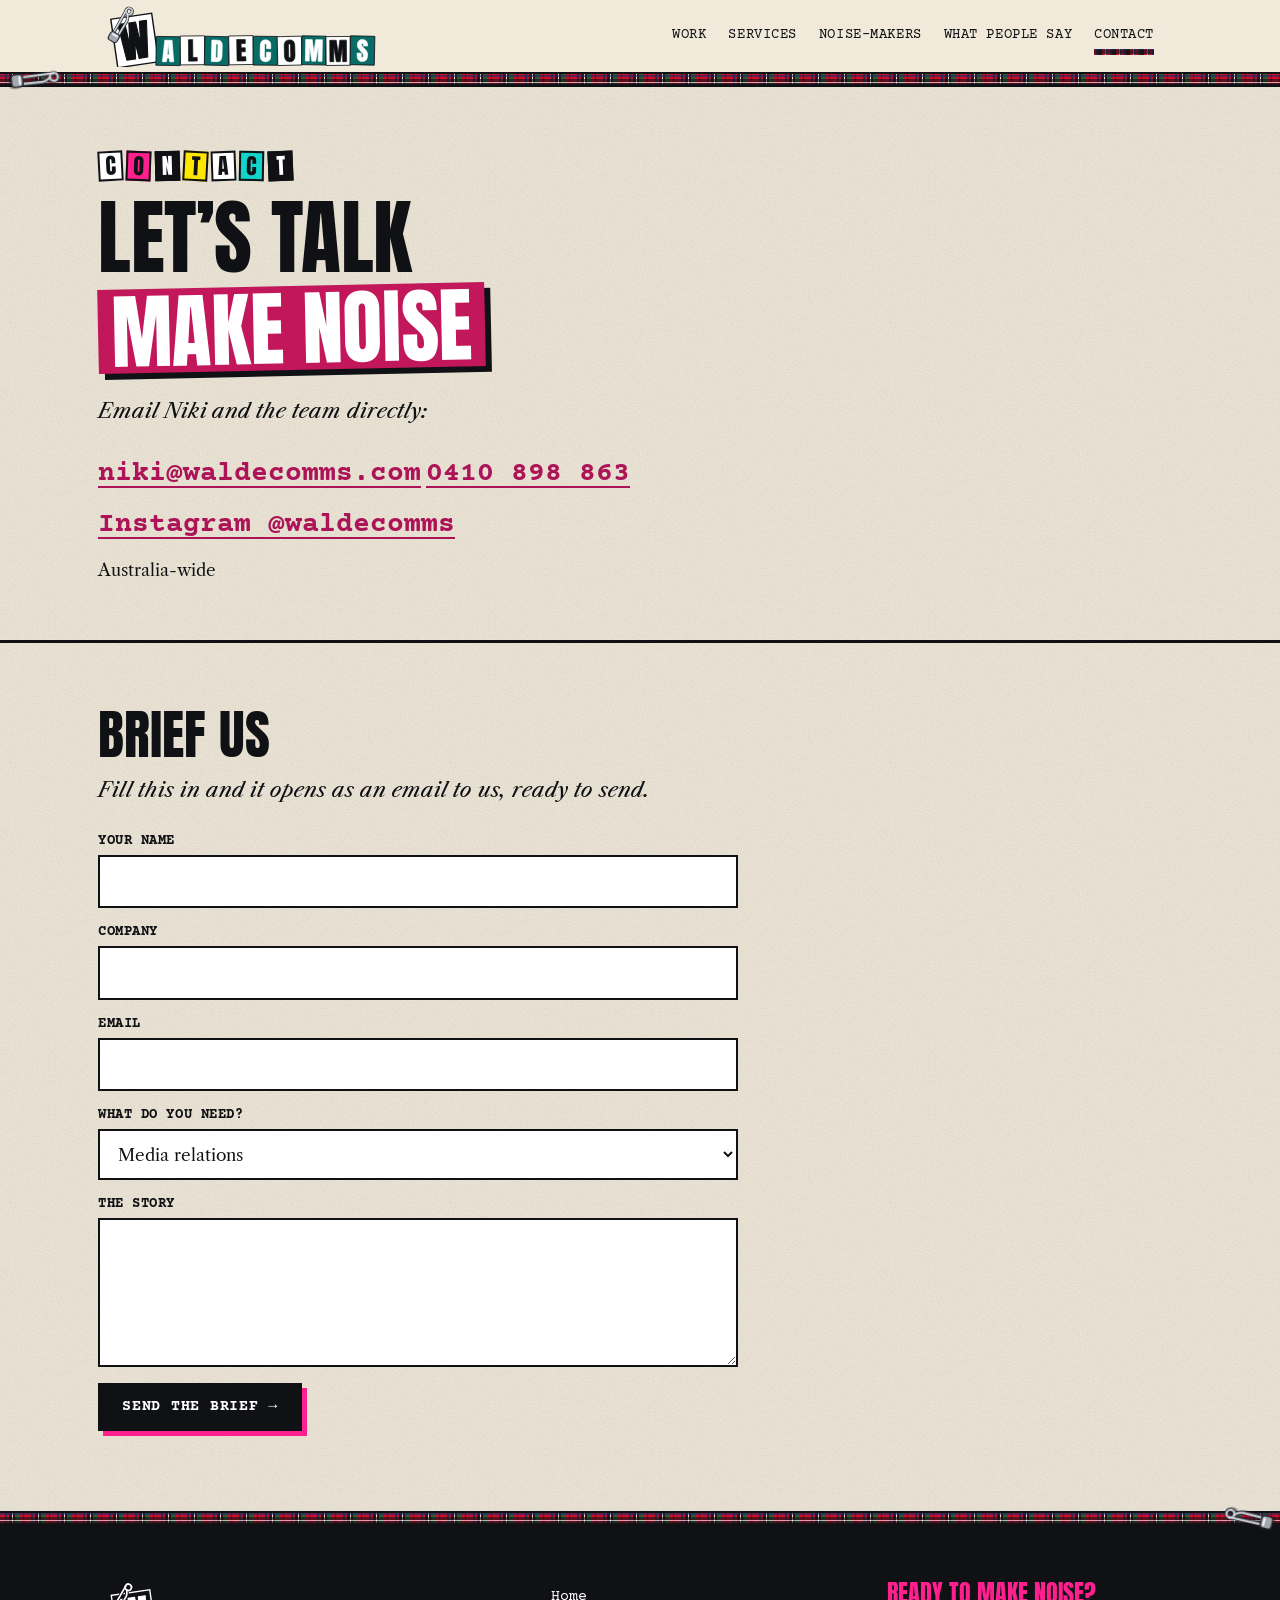
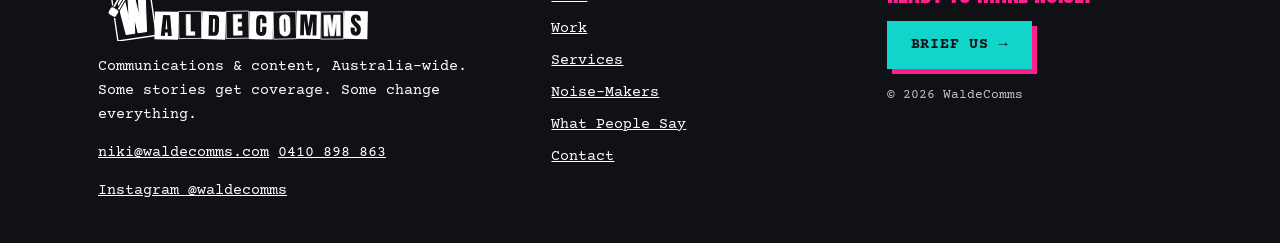
==== commit 90b32196: "Contact email: niki@waldecomms.com everywhere (replaces hello@)" ====
--- a/contact/index.html
+++ b/contact/index.html
@@ -9,11 +9,11 @@
 <nav class="nav" aria-label="Main"><a href="../work/?v=234b69d2b6">Work</a><a href="../services/?v=234b69d2b6">Services</a><a href="../noise-makers/?v=234b69d2b6">Noise-Makers</a><a href="../what-people-say/?v=234b69d2b6">What People Say</a><a href="../contact/?v=234b69d2b6" aria-current=page>Contact</a></nav><div class="hdr-cta">
 <a class="mnav-open" href="#mmenu" role="button" aria-expanded="false" aria-controls="mmenu" aria-label="Menu"><span class="burger" aria-hidden="true"><i></i><i></i><i></i></span><span class="mnav-l">Menu</span></a></div></div><div class="tartan" aria-hidden="true"><span class="pin" aria-hidden="true" style="left:26px;--rot:84deg"></span></div></header>
 <div class="mmenu" id="mmenu" role="dialog" aria-modal="true" aria-label="Site menu"><div class="mmenu__top"><img src="../img/waldecomms-lockup-white.svg?v=c53e393b" alt="" width="207" height="46"><a class="mmenu__close" href="#" role="button" aria-label="Close menu">Close ✕</a></div><nav aria-label="Mobile"><a href="../?v=234b69d2b6">Home</a><a href="../work/?v=234b69d2b6">Work</a><a href="../services/?v=234b69d2b6">Services</a><a href="../noise-makers/?v=234b69d2b6">Noise-Makers</a><a href="../what-people-say/?v=234b69d2b6">What People Say</a><a href="../contact/?v=234b69d2b6" aria-current="page">Contact</a></nav><a class="btn btn--teal mmenu__cta" href="../contact/?v=234b69d2b6">Make noise →</a></div>
-<main id="main"><section class="hero hero--plain"><div class="wrap hero__in"><div class="hero__t"><p class="kick"><span class="ransom"><span class="sr">CONTACT</span><span class="ransom__v" aria-hidden="true"><span class="rw"><span class="rt rt--0" style="--r:-3deg">C</span><span class="rt rt--1" style="--r:2deg">O</span><span class="rt rt--2" style="--r:-1.5deg">N</span><span class="rt rt--3" style="--r:3deg">T</span><span class="rt rt--0" style="--r:-2deg">A</span><span class="rt rt--4" style="--r:1deg">C</span><span class="rt rt--2" style="--r:-2.5deg">T</span></span></span></span></p><h1 class="h1"><span class="h1__a">Let’s talk</span> <span class="h1__b">Make noise</span></h1><p class="sub">Email Niki and the team directly:</p><p style="margin-top:14px"><a class="big-link" href="mailto:hello@waldecomms.com?subject=Ready%20to%20make%20noise">hello@waldecomms.com</a> <a class="big-link" style="white-space:nowrap" href="tel:+61410898863">0410 898 863</a></p><p style="margin-top:14px"><a class="big-link" href="https://instagram.com/waldecomms" rel="noopener" target="_blank">Instagram @waldecomms</a></p><p style="margin-top:14px">Australia-wide</p></div></div></section>
+<main id="main"><section class="hero hero--plain"><div class="wrap hero__in"><div class="hero__t"><p class="kick"><span class="ransom"><span class="sr">CONTACT</span><span class="ransom__v" aria-hidden="true"><span class="rw"><span class="rt rt--0" style="--r:-3deg">C</span><span class="rt rt--1" style="--r:2deg">O</span><span class="rt rt--2" style="--r:-1.5deg">N</span><span class="rt rt--3" style="--r:3deg">T</span><span class="rt rt--0" style="--r:-2deg">A</span><span class="rt rt--4" style="--r:1deg">C</span><span class="rt rt--2" style="--r:-2.5deg">T</span></span></span></span></p><h1 class="h1"><span class="h1__a">Let’s talk</span> <span class="h1__b">Make noise</span></h1><p class="sub">Email Niki and the team directly:</p><p style="margin-top:14px"><a class="big-link" href="mailto:niki@waldecomms.com?subject=Ready%20to%20make%20noise">niki@waldecomms.com</a> <a class="big-link" style="white-space:nowrap" href="tel:+61410898863">0410 898 863</a></p><p style="margin-top:14px"><a class="big-link" href="https://instagram.com/waldecomms" rel="noopener" target="_blank">Instagram @waldecomms</a></p><p style="margin-top:14px">Australia-wide</p></div></div></section>
 <section class="sec" data-fit-exempt="all" data-fit-reason="contact form"><div class="wrap"><h2>Brief us</h2><p class="lead" style="margin:12px 0 28px">Fill this in and it opens as an email to us, ready to send.</p>
-<form class="form" data-mailto="hello@waldecomms.com" name="brief"><label>Your name<input name="name" required autocomplete="name"></label><label>Company<input name="company" autocomplete="organization"></label><label>Email<input name="email" type="email" required autocomplete="email"></label>
+<form class="form" data-mailto="niki@waldecomms.com" name="brief"><label>Your name<input name="name" required autocomplete="name"></label><label>Company<input name="company" autocomplete="organization"></label><label>Email<input name="email" type="email" required autocomplete="email"></label>
 <label>What do you need?<select name="need"><option>Media relations</option><option>Content</option><option>Social</option><option>AI strategy</option><option>Events</option><option>Not sure yet</option></select></label><label>The story<textarea name="story" rows="5" required></textarea></label><button class="btn" type="submit">Send the brief →</button><p class="msg" aria-live="polite"></p></form></div></section></main>
-<div class="tt" aria-hidden="true"><span class="pin pin--d" aria-hidden="true" style="right:22px;--rot:-76deg"></span></div><footer class="ftr"><div class="wrap ftr__in"><div><img class="ftr__lock" src="../img/waldecomms-lockup-white.svg?v=c53e393b" alt="WaldeComms" width="272" height="60"><p>Communications &amp; content, Australia-wide.<br>Some stories get coverage. Some change everything.</p><p><a class="" href="mailto:hello@waldecomms.com?subject=Ready%20to%20make%20noise">hello@waldecomms.com</a> <a class="" style="white-space:nowrap" href="tel:+61410898863">0410 898 863</a></p><p><a href="https://instagram.com/waldecomms" rel="noopener" target="_blank">Instagram @waldecomms</a></p></div>
+<div class="tt" aria-hidden="true"><span class="pin pin--d" aria-hidden="true" style="right:22px;--rot:-76deg"></span></div><footer class="ftr"><div class="wrap ftr__in"><div><img class="ftr__lock" src="../img/waldecomms-lockup-white.svg?v=c53e393b" alt="WaldeComms" width="272" height="60"><p>Communications &amp; content, Australia-wide.<br>Some stories get coverage. Some change everything.</p><p><a class="" href="mailto:niki@waldecomms.com?subject=Ready%20to%20make%20noise">niki@waldecomms.com</a> <a class="" style="white-space:nowrap" href="tel:+61410898863">0410 898 863</a></p><p><a href="https://instagram.com/waldecomms" rel="noopener" target="_blank">Instagram @waldecomms</a></p></div>
 <nav aria-label="Footer"><a href="../?v=234b69d2b6">Home</a><a href="../work/?v=234b69d2b6">Work</a><a href="../services/?v=234b69d2b6">Services</a><a href="../noise-makers/?v=234b69d2b6">Noise-Makers</a><a href="../what-people-say/?v=234b69d2b6">What People Say</a><a href="../contact/?v=234b69d2b6">Contact</a></nav>
 <div><p class="ftr__h">Ready to make noise?</p><a class="btn btn--teal" href="../contact/?v=234b69d2b6">Brief us →</a><p><small>© 2026 WaldeComms</small></p></div></div></footer>
 <div class="lb" role="dialog" aria-modal="true" aria-label="Viewer"><button class="btn btn--teal btn--sm" type="button">Close ✕</button></div>
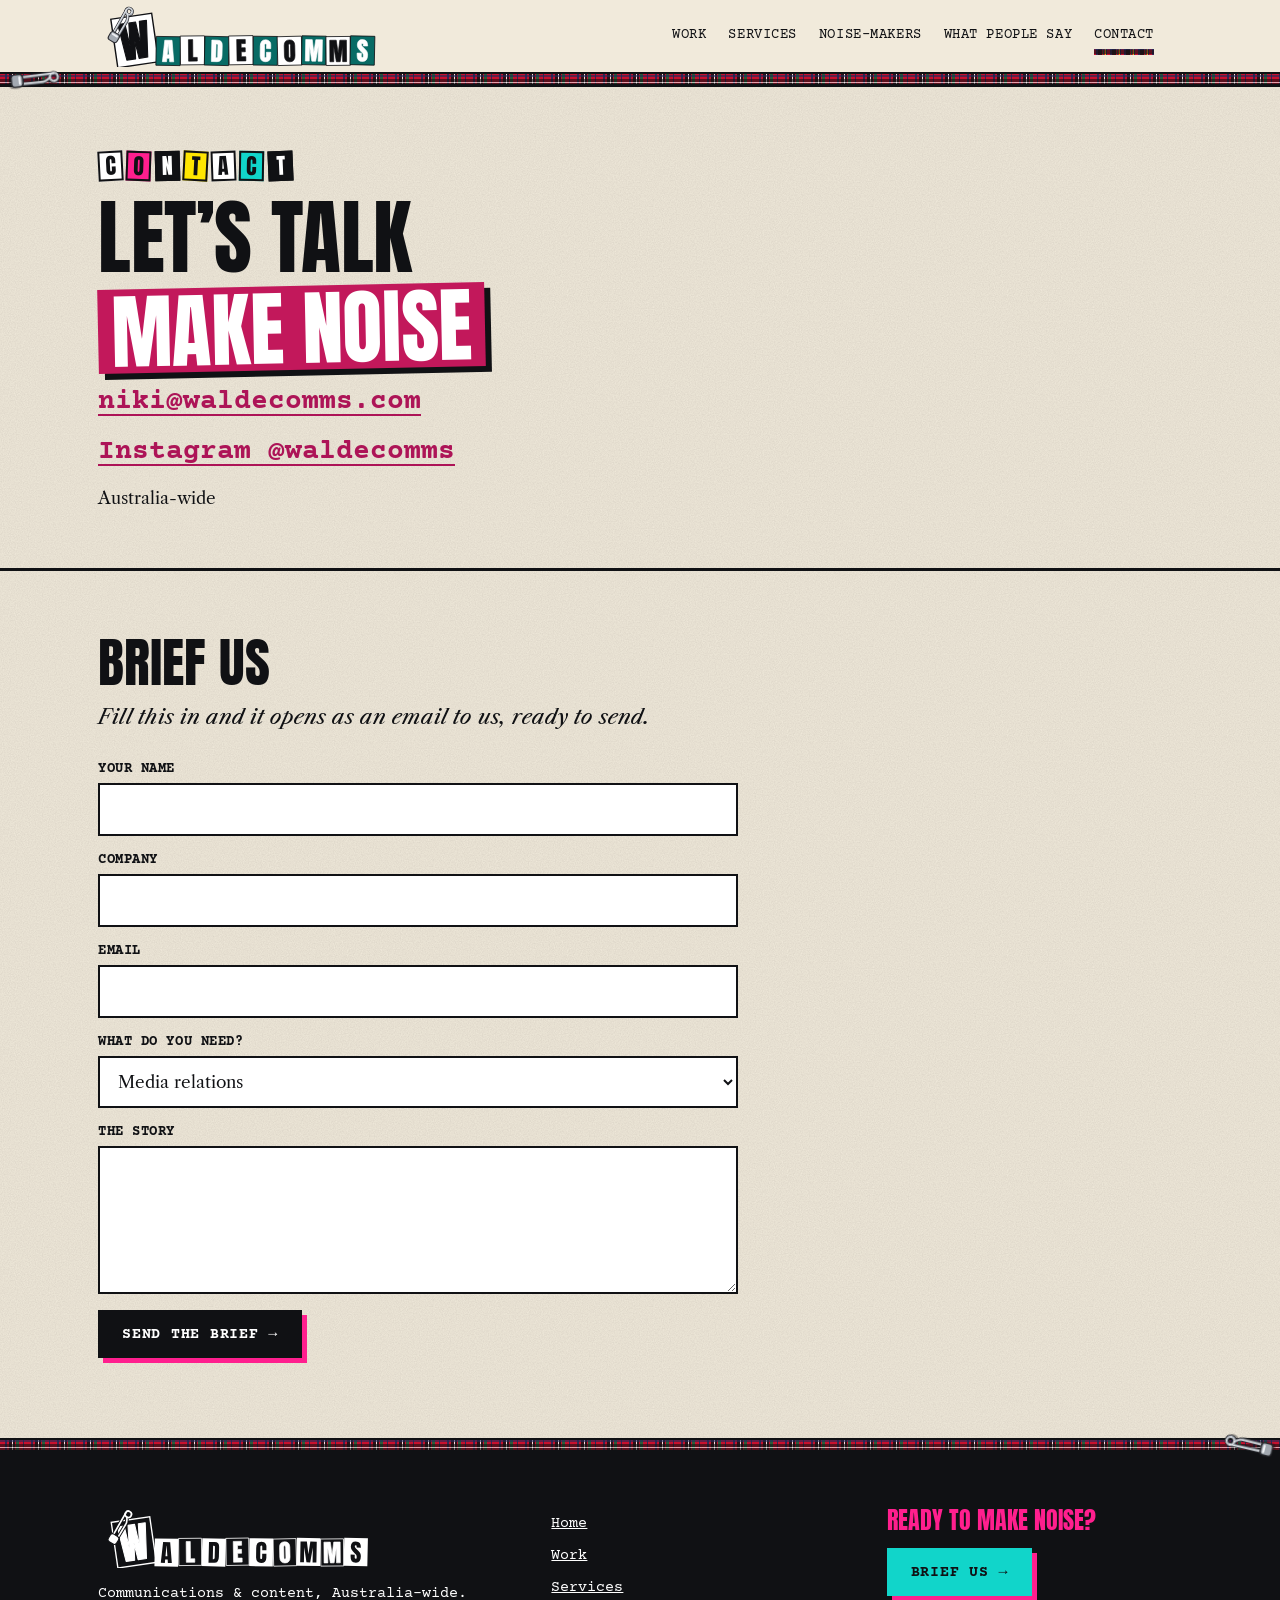
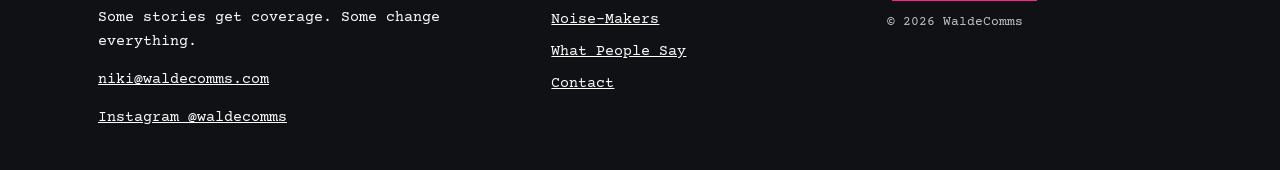
==== commit b669fc34: "Niki's website changes (21 Nov 2026): yellow R + Make noise, new hero sub font, longer reel (36 Mont" ====
--- a/contact/index.html
+++ b/contact/index.html
@@ -1,20 +1,20 @@
-<!doctype html><html lang="en-AU"><head><meta charset="utf-8"><meta name="robots" content="noindex"><meta http-equiv="Cache-Control" content="no-cache, no-store, must-revalidate"><meta http-equiv="Pragma" content="no-cache"><meta http-equiv="Expires" content="0"><meta name="wc-ver" content="234b69d2b6"><script>(function(){try{var v=document.querySelector('meta[name=wc-ver]').content,k='wcv-'+location.pathname;fetch(location.pathname+'?nc='+Date.now(),{cache:'no-store'}).then(function(r){return r.text()}).then(function(t){var m=t.match(/name="wc-ver" content="([0-9a-f]+)"/);if(m&&m[1]!==v&&sessionStorage.getItem(k)!==m[1]){sessionStorage.setItem(k,m[1]);var q=new URLSearchParams(location.search);q.set('v',m[1]);location.replace(location.pathname+'?'+q+location.hash)}})}catch(e){}})()</script><script>(function(u){if(/iP(hone|ad|od)/.test(u)||(/Safari[/]/.test(u)&&!/Chrome|Chromium|CriOS|FxiOS|Edg|Android/.test(u)))document.documentElement.classList.add("no-alpha")})(navigator.userAgent)</script><meta name="viewport" content="width=device-width,initial-scale=1">
+<!doctype html><html lang="en-AU"><head><meta charset="utf-8"><meta name="robots" content="noindex"><meta http-equiv="Cache-Control" content="no-cache, no-store, must-revalidate"><meta http-equiv="Pragma" content="no-cache"><meta http-equiv="Expires" content="0"><meta name="wc-ver" content="45b9d2302c"><script>(function(){try{var v=document.querySelector('meta[name=wc-ver]').content,k='wcv-'+location.pathname;fetch(location.pathname+'?nc='+Date.now(),{cache:'no-store'}).then(function(r){return r.text()}).then(function(t){var m=t.match(/name="wc-ver" content="([0-9a-f]+)"/);if(m&&m[1]!==v&&sessionStorage.getItem(k)!==m[1]){sessionStorage.setItem(k,m[1]);var q=new URLSearchParams(location.search);q.set('v',m[1]);location.replace(location.pathname+'?'+q+location.hash)}})}catch(e){}})()</script><script>(function(u){if(/iP(hone|ad|od)/.test(u)||(/Safari[/]/.test(u)&&!/Chrome|Chromium|CriOS|FxiOS|Edg|Android/.test(u)))document.documentElement.classList.add("no-alpha")})(navigator.userAgent)</script><meta name="viewport" content="width=device-width,initial-scale=1">
 <title>Contact | WaldeComms</title><meta name="description" content="Ready to make noise? Brief WaldeComms."><meta name="theme-color" content="#101114">
 <link rel="icon" type="image/svg+xml" href="../img/favicon.svg?v=c53e393b"><link rel="icon" type="image/png" sizes="32x32" href="../img/favicon-32.png?v=c53e393b"><link rel="icon" type="image/png" sizes="64x64" href="../img/favicon-64.png?v=c53e393b"><link rel="apple-touch-icon" href="../img/apple-touch-icon.png?v=c53e393b">
 <link rel="preload" href="../fonts/anton.woff2" as="font" type="font/woff2" crossorigin><link rel="preload" href="../fonts/courier-prime-bold.woff2" as="font" type="font/woff2" crossorigin>
-<link rel="stylesheet" href="../css/site.css?v=234b69d2b6">
+<link rel="stylesheet" href="../css/site.css?v=45b9d2302c">
 <script>document.documentElement.classList.add('js')</script></head><body>
 <a class="skiplink" href="#main">Skip to content</a>
-<header class="hdr"><div class="wrap hdr__in"><a class="logo" href="../?intro=1&amp;v=234b69d2b6" aria-label="WaldeComms home (replays the intro)"><img src="../img/waldecomms-lockup-color.svg?v=c53e393b" alt="WaldeComms" width="279" height="62"></a>
-<nav class="nav" aria-label="Main"><a href="../work/?v=234b69d2b6">Work</a><a href="../services/?v=234b69d2b6">Services</a><a href="../noise-makers/?v=234b69d2b6">Noise-Makers</a><a href="../what-people-say/?v=234b69d2b6">What People Say</a><a href="../contact/?v=234b69d2b6" aria-current=page>Contact</a></nav><div class="hdr-cta">
+<header class="hdr"><div class="wrap hdr__in"><a class="logo" href="../?intro=1&amp;v=45b9d2302c" aria-label="WaldeComms home (replays the intro)"><img src="../img/waldecomms-lockup-color.svg?v=c53e393b" alt="WaldeComms" width="279" height="62"></a>
+<nav class="nav" aria-label="Main"><a href="../work/?v=45b9d2302c">Work</a><a href="../services/?v=45b9d2302c">Services</a><a href="../noise-makers/?v=45b9d2302c">Noise-Makers</a><a href="../what-people-say/?v=45b9d2302c">What People Say</a><a href="../contact/?v=45b9d2302c" aria-current=page>Contact</a></nav><div class="hdr-cta">
 <a class="mnav-open" href="#mmenu" role="button" aria-expanded="false" aria-controls="mmenu" aria-label="Menu"><span class="burger" aria-hidden="true"><i></i><i></i><i></i></span><span class="mnav-l">Menu</span></a></div></div><div class="tartan" aria-hidden="true"><span class="pin" aria-hidden="true" style="left:26px;--rot:84deg"></span></div></header>
-<div class="mmenu" id="mmenu" role="dialog" aria-modal="true" aria-label="Site menu"><div class="mmenu__top"><img src="../img/waldecomms-lockup-white.svg?v=c53e393b" alt="" width="207" height="46"><a class="mmenu__close" href="#" role="button" aria-label="Close menu">Close ✕</a></div><nav aria-label="Mobile"><a href="../?v=234b69d2b6">Home</a><a href="../work/?v=234b69d2b6">Work</a><a href="../services/?v=234b69d2b6">Services</a><a href="../noise-makers/?v=234b69d2b6">Noise-Makers</a><a href="../what-people-say/?v=234b69d2b6">What People Say</a><a href="../contact/?v=234b69d2b6" aria-current="page">Contact</a></nav><a class="btn btn--teal mmenu__cta" href="../contact/?v=234b69d2b6">Make noise →</a></div>
-<main id="main"><section class="hero hero--plain"><div class="wrap hero__in"><div class="hero__t"><p class="kick"><span class="ransom"><span class="sr">CONTACT</span><span class="ransom__v" aria-hidden="true"><span class="rw"><span class="rt rt--0" style="--r:-3deg">C</span><span class="rt rt--1" style="--r:2deg">O</span><span class="rt rt--2" style="--r:-1.5deg">N</span><span class="rt rt--3" style="--r:3deg">T</span><span class="rt rt--0" style="--r:-2deg">A</span><span class="rt rt--4" style="--r:1deg">C</span><span class="rt rt--2" style="--r:-2.5deg">T</span></span></span></span></p><h1 class="h1"><span class="h1__a">Let’s talk</span> <span class="h1__b">Make noise</span></h1><p class="sub">Email Niki and the team directly:</p><p style="margin-top:14px"><a class="big-link" href="mailto:niki@waldecomms.com?subject=Ready%20to%20make%20noise">niki@waldecomms.com</a> <a class="big-link" style="white-space:nowrap" href="tel:+61410898863">0410 898 863</a></p><p style="margin-top:14px"><a class="big-link" href="https://instagram.com/waldecomms" rel="noopener" target="_blank">Instagram @waldecomms</a></p><p style="margin-top:14px">Australia-wide</p></div></div></section>
+<div class="mmenu" id="mmenu" role="dialog" aria-modal="true" aria-label="Site menu"><div class="mmenu__top"><img src="../img/waldecomms-lockup-white.svg?v=c53e393b" alt="" width="207" height="46"><a class="mmenu__close" href="#" role="button" aria-label="Close menu">Close ✕</a></div><nav aria-label="Mobile"><a href="../?v=45b9d2302c">Home</a><a href="../work/?v=45b9d2302c">Work</a><a href="../services/?v=45b9d2302c">Services</a><a href="../noise-makers/?v=45b9d2302c">Noise-Makers</a><a href="../what-people-say/?v=45b9d2302c">What People Say</a><a href="../contact/?v=45b9d2302c" aria-current="page">Contact</a></nav><a class="btn btn--teal mmenu__cta" href="../contact/?v=45b9d2302c">Make noise →</a></div>
+<main id="main"><section class="hero hero--plain"><div class="wrap hero__in"><div class="hero__t"><p class="kick"><span class="ransom"><span class="sr">CONTACT</span><span class="ransom__v" aria-hidden="true"><span class="rw"><span class="rt rt--0" style="--r:-3deg">C</span><span class="rt rt--1" style="--r:2deg">O</span><span class="rt rt--2" style="--r:-1.5deg">N</span><span class="rt rt--3" style="--r:3deg">T</span><span class="rt rt--0" style="--r:-2deg">A</span><span class="rt rt--4" style="--r:1deg">C</span><span class="rt rt--2" style="--r:-2.5deg">T</span></span></span></span></p><h1 class="h1"><span class="h1__a">Let’s talk</span> <span class="h1__b">Make noise</span></h1><p style="margin-top:14px"><a class="big-link" href="mailto:niki@waldecomms.com?subject=Ready%20to%20make%20noise">niki@waldecomms.com</a></p><p style="margin-top:14px"><a class="big-link" href="https://instagram.com/waldecomms" rel="noopener" target="_blank">Instagram @waldecomms</a></p><p style="margin-top:14px">Australia-wide</p></div></div></section>
 <section class="sec" data-fit-exempt="all" data-fit-reason="contact form"><div class="wrap"><h2>Brief us</h2><p class="lead" style="margin:12px 0 28px">Fill this in and it opens as an email to us, ready to send.</p>
 <form class="form" data-mailto="niki@waldecomms.com" name="brief"><label>Your name<input name="name" required autocomplete="name"></label><label>Company<input name="company" autocomplete="organization"></label><label>Email<input name="email" type="email" required autocomplete="email"></label>
 <label>What do you need?<select name="need"><option>Media relations</option><option>Content</option><option>Social</option><option>AI strategy</option><option>Events</option><option>Not sure yet</option></select></label><label>The story<textarea name="story" rows="5" required></textarea></label><button class="btn" type="submit">Send the brief →</button><p class="msg" aria-live="polite"></p></form></div></section></main>
-<div class="tt" aria-hidden="true"><span class="pin pin--d" aria-hidden="true" style="right:22px;--rot:-76deg"></span></div><footer class="ftr"><div class="wrap ftr__in"><div><img class="ftr__lock" src="../img/waldecomms-lockup-white.svg?v=c53e393b" alt="WaldeComms" width="272" height="60"><p>Communications &amp; content, Australia-wide.<br>Some stories get coverage. Some change everything.</p><p><a class="" href="mailto:niki@waldecomms.com?subject=Ready%20to%20make%20noise">niki@waldecomms.com</a> <a class="" style="white-space:nowrap" href="tel:+61410898863">0410 898 863</a></p><p><a href="https://instagram.com/waldecomms" rel="noopener" target="_blank">Instagram @waldecomms</a></p></div>
-<nav aria-label="Footer"><a href="../?v=234b69d2b6">Home</a><a href="../work/?v=234b69d2b6">Work</a><a href="../services/?v=234b69d2b6">Services</a><a href="../noise-makers/?v=234b69d2b6">Noise-Makers</a><a href="../what-people-say/?v=234b69d2b6">What People Say</a><a href="../contact/?v=234b69d2b6">Contact</a></nav>
-<div><p class="ftr__h">Ready to make noise?</p><a class="btn btn--teal" href="../contact/?v=234b69d2b6">Brief us →</a><p><small>© 2026 WaldeComms</small></p></div></div></footer>
+<div class="tt" aria-hidden="true"><span class="pin pin--d" aria-hidden="true" style="right:22px;--rot:-76deg"></span></div><footer class="ftr"><div class="wrap ftr__in"><div><img class="ftr__lock" src="../img/waldecomms-lockup-white.svg?v=c53e393b" alt="WaldeComms" width="272" height="60"><p>Communications &amp; content, Australia-wide.<br>Some stories get coverage. Some change everything.</p><p><a class="" href="mailto:niki@waldecomms.com?subject=Ready%20to%20make%20noise">niki@waldecomms.com</a></p><p><a href="https://instagram.com/waldecomms" rel="noopener" target="_blank">Instagram @waldecomms</a></p></div>
+<nav aria-label="Footer"><a href="../?v=45b9d2302c">Home</a><a href="../work/?v=45b9d2302c">Work</a><a href="../services/?v=45b9d2302c">Services</a><a href="../noise-makers/?v=45b9d2302c">Noise-Makers</a><a href="../what-people-say/?v=45b9d2302c">What People Say</a><a href="../contact/?v=45b9d2302c">Contact</a></nav>
+<div><p class="ftr__h">Ready to make noise?</p><a class="btn btn--teal" href="../contact/?v=45b9d2302c">Brief us →</a><p><small>© 2026 WaldeComms</small></p></div></div></footer>
 <div class="lb" role="dialog" aria-modal="true" aria-label="Viewer"><button class="btn btn--teal btn--sm" type="button">Close ✕</button></div>
-<script src="../js/site.js?v=234b69d2b6" defer></script></body></html>+<script src="../js/site.js?v=45b9d2302c" defer></script></body></html>
--- a/css/site.css
+++ b/css/site.css
@@ -371,3 +371,10 @@
 .tbub::after{content:"";position:absolute;left:78%;top:100%;width:34px;height:40px;margin:-6px 0 0 -1px;background:#fff;clip-path:polygon(4% 0,86% 88%,56% 0)}
 @media (max-width:820px){.tbub{right:auto;left:10px;top:-24px;max-width:178px;font-size:17px;padding:7px 11px 5px}.tbub::before,.tbub::after{left:12%;width:26px;height:30px}.tbub::before{clip-path:polygon(100% 0,0 100%,40% 0)}.tbub::after{clip-path:polygon(96% 0,14% 88%,44% 0)}}
 /* /TEMP hero bubble */
+/* Niki's changes, 21 Nov 2026 */
+.hero--video .kick .rt--1{background:var(--yellow)}
+.hdr-cta .btn,.mmenu__cta{background:var(--yellow);color:var(--ink);border-color:var(--ink)}
+.hdr-cta .btn:hover,.mmenu__cta:hover{background:var(--yellow);border-color:var(--ink);box-shadow:7px 7px 0 var(--ink)}
+.sub--home{font-family:var(--m);font-style:normal;font-weight:700;letter-spacing:-.01em}
+.tm img{filter:none}
+.big-link[href^="mailto"],.ftr a[href^="mailto"]{overflow-wrap:normal;word-break:keep-all;white-space:nowrap}
